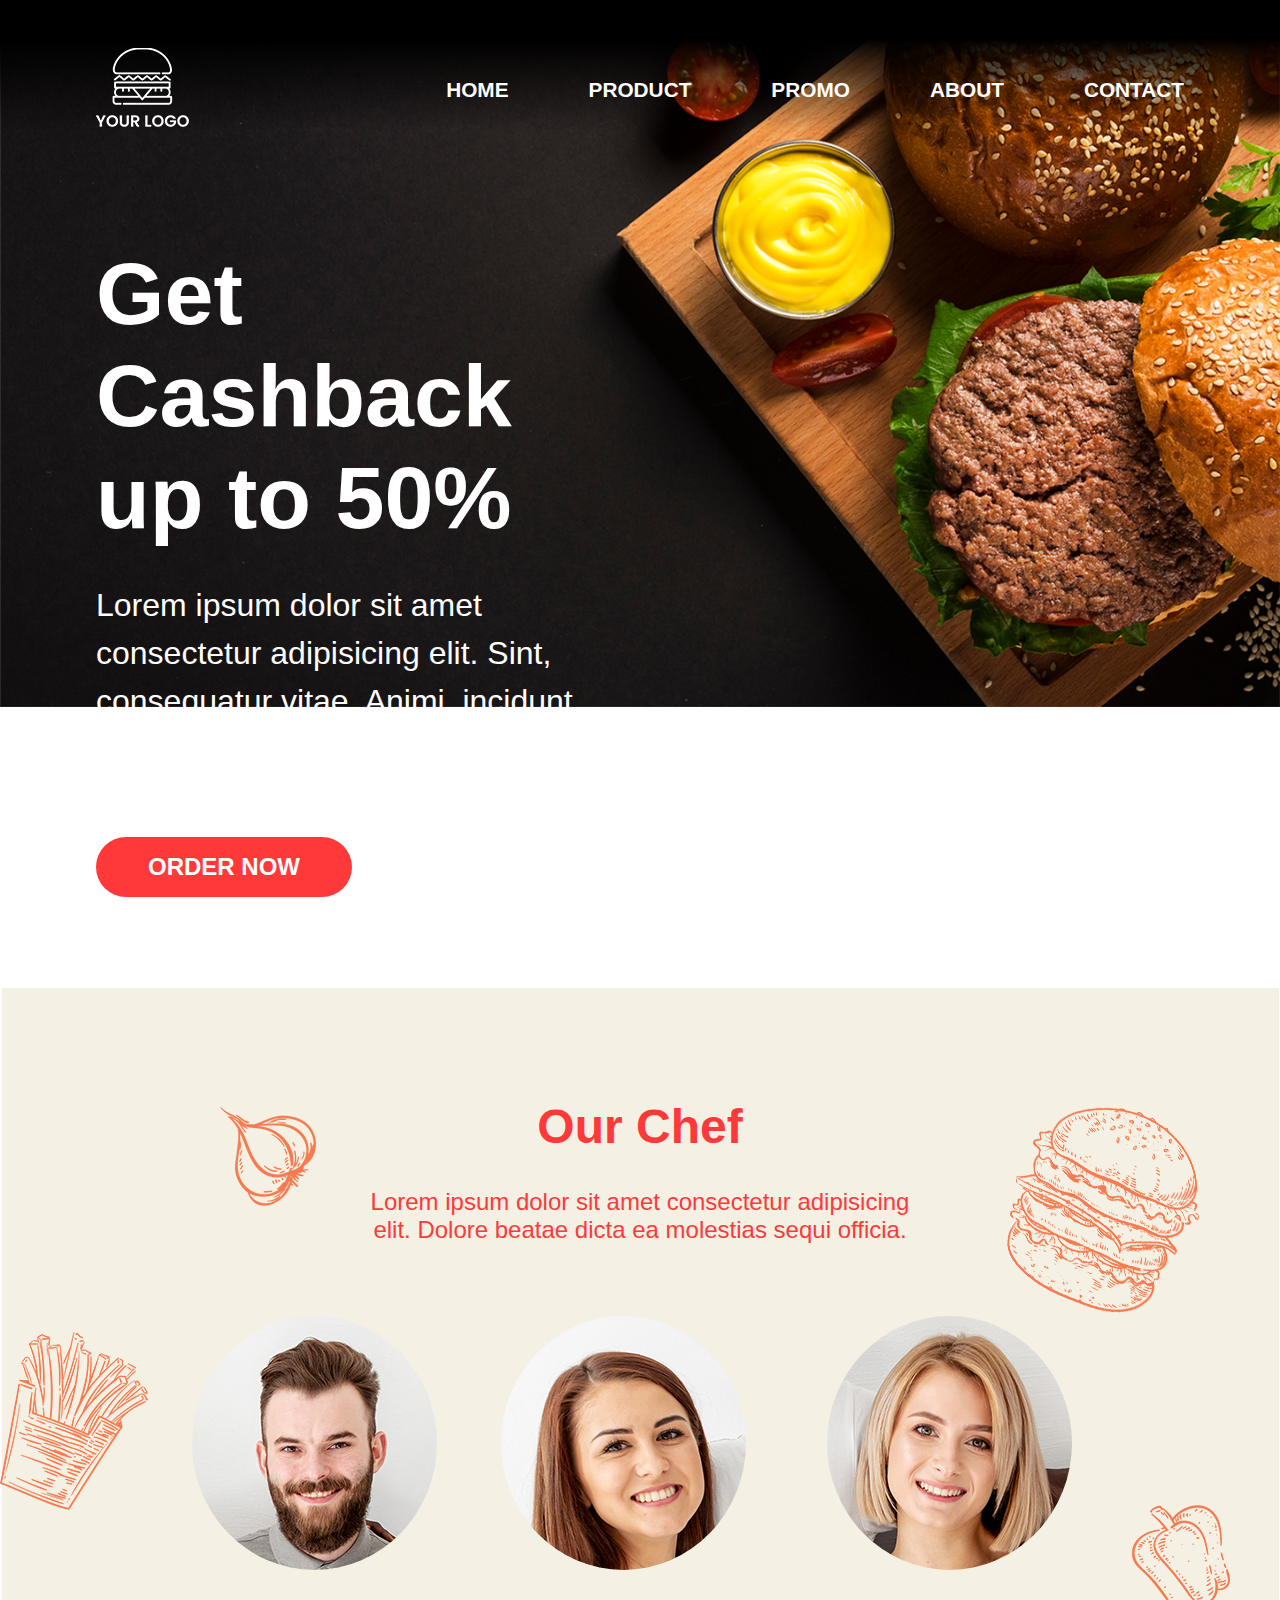
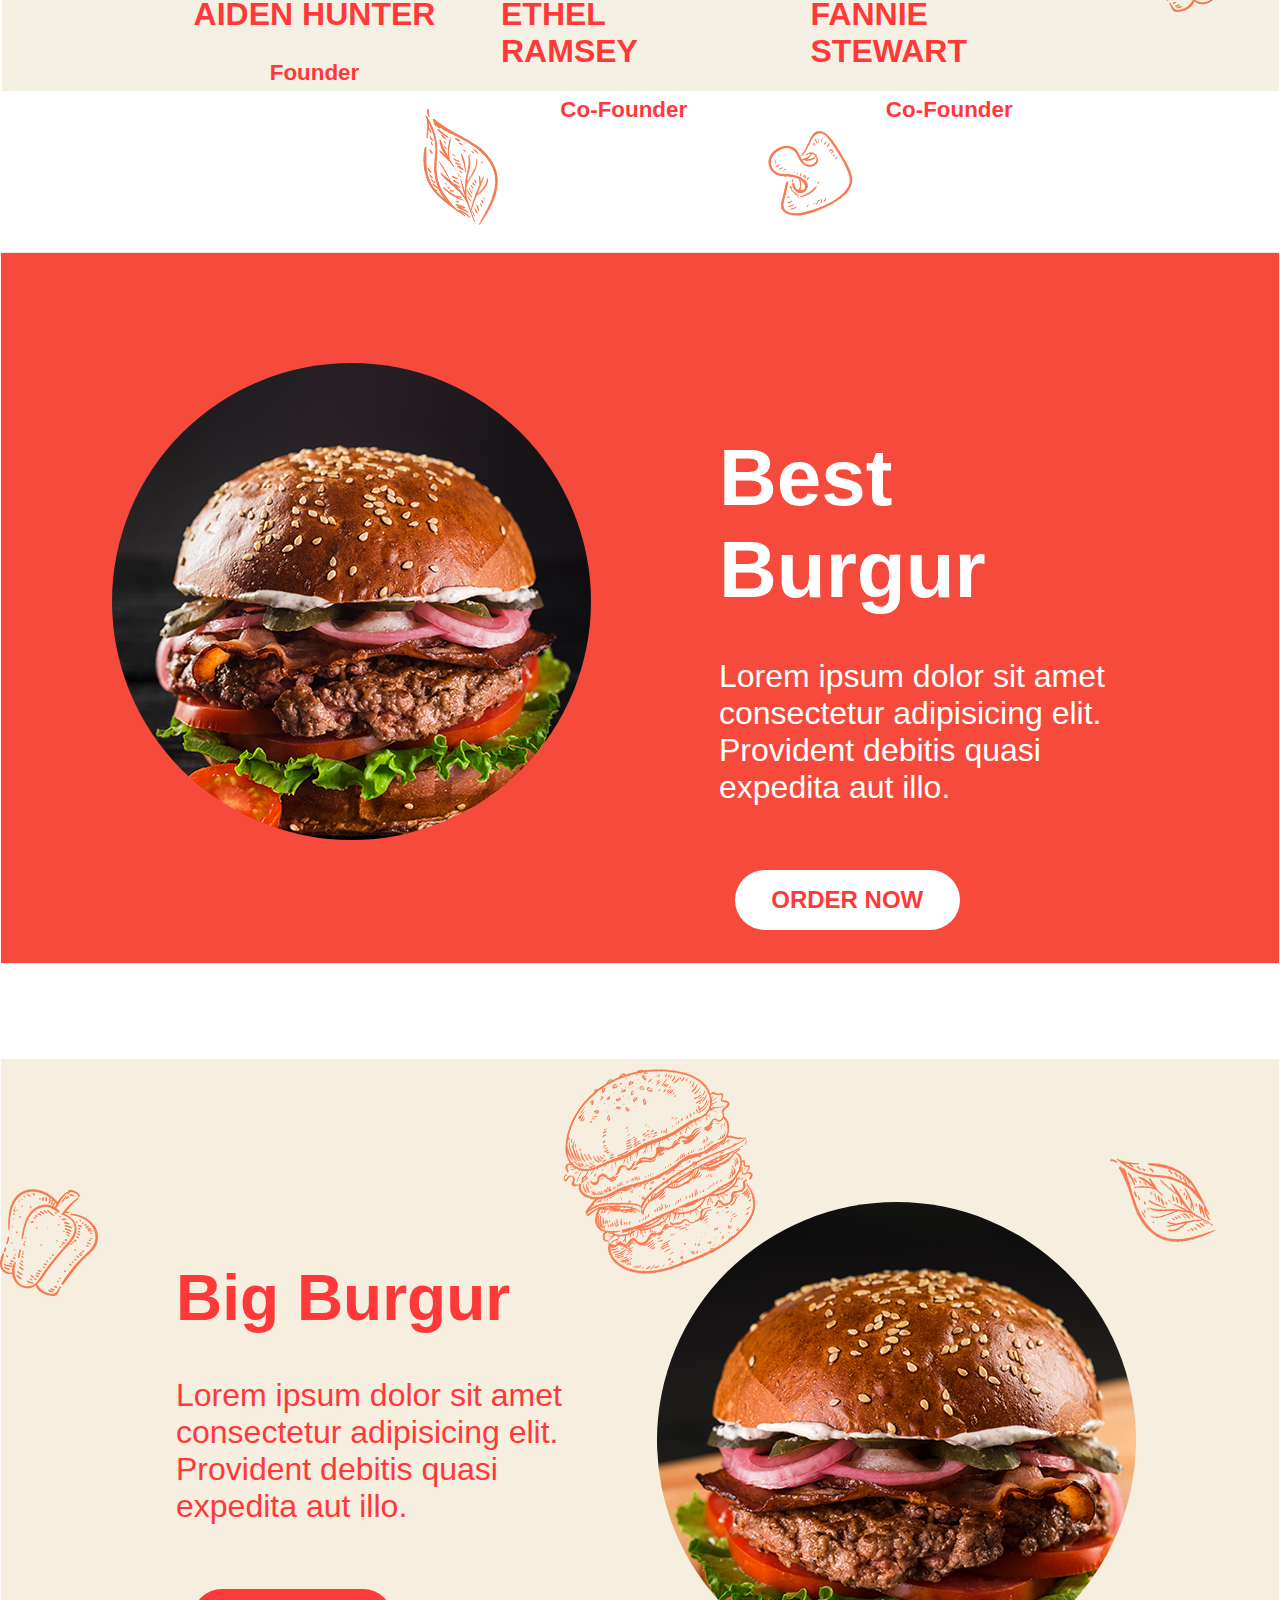
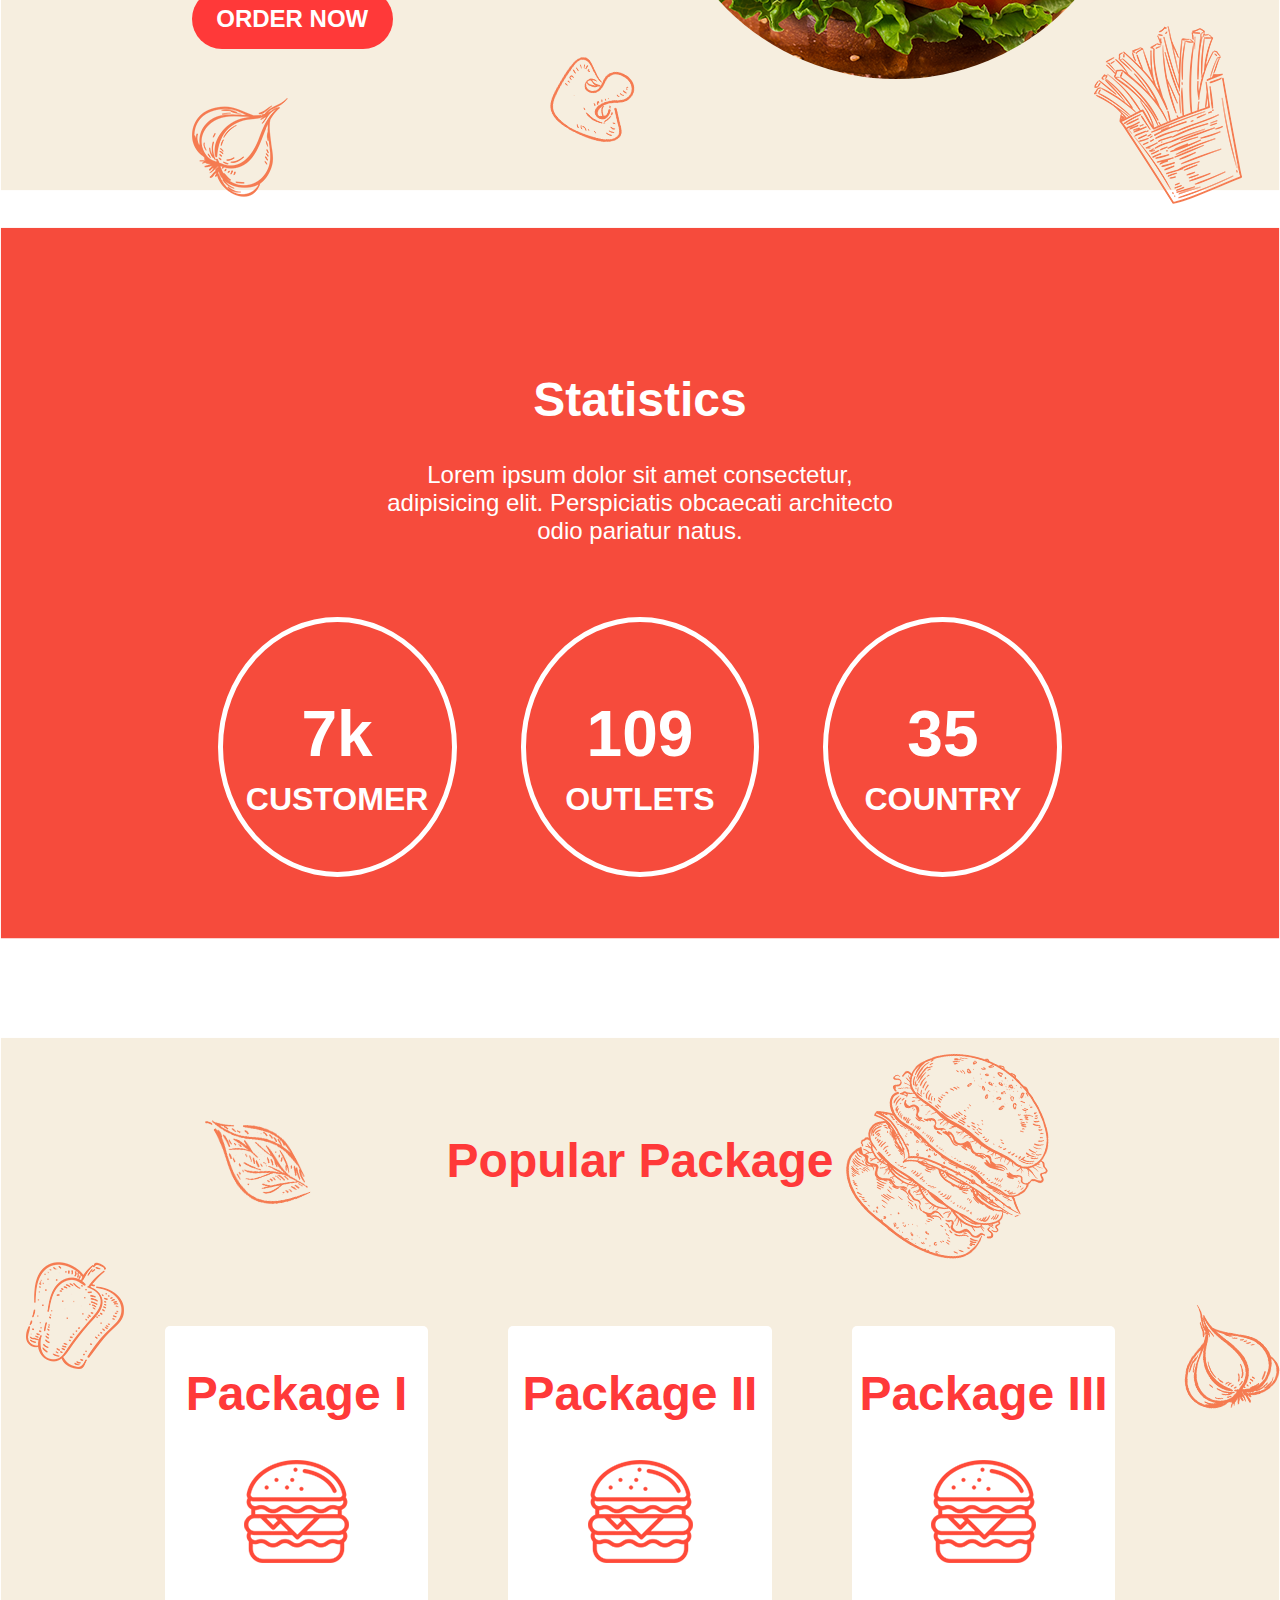
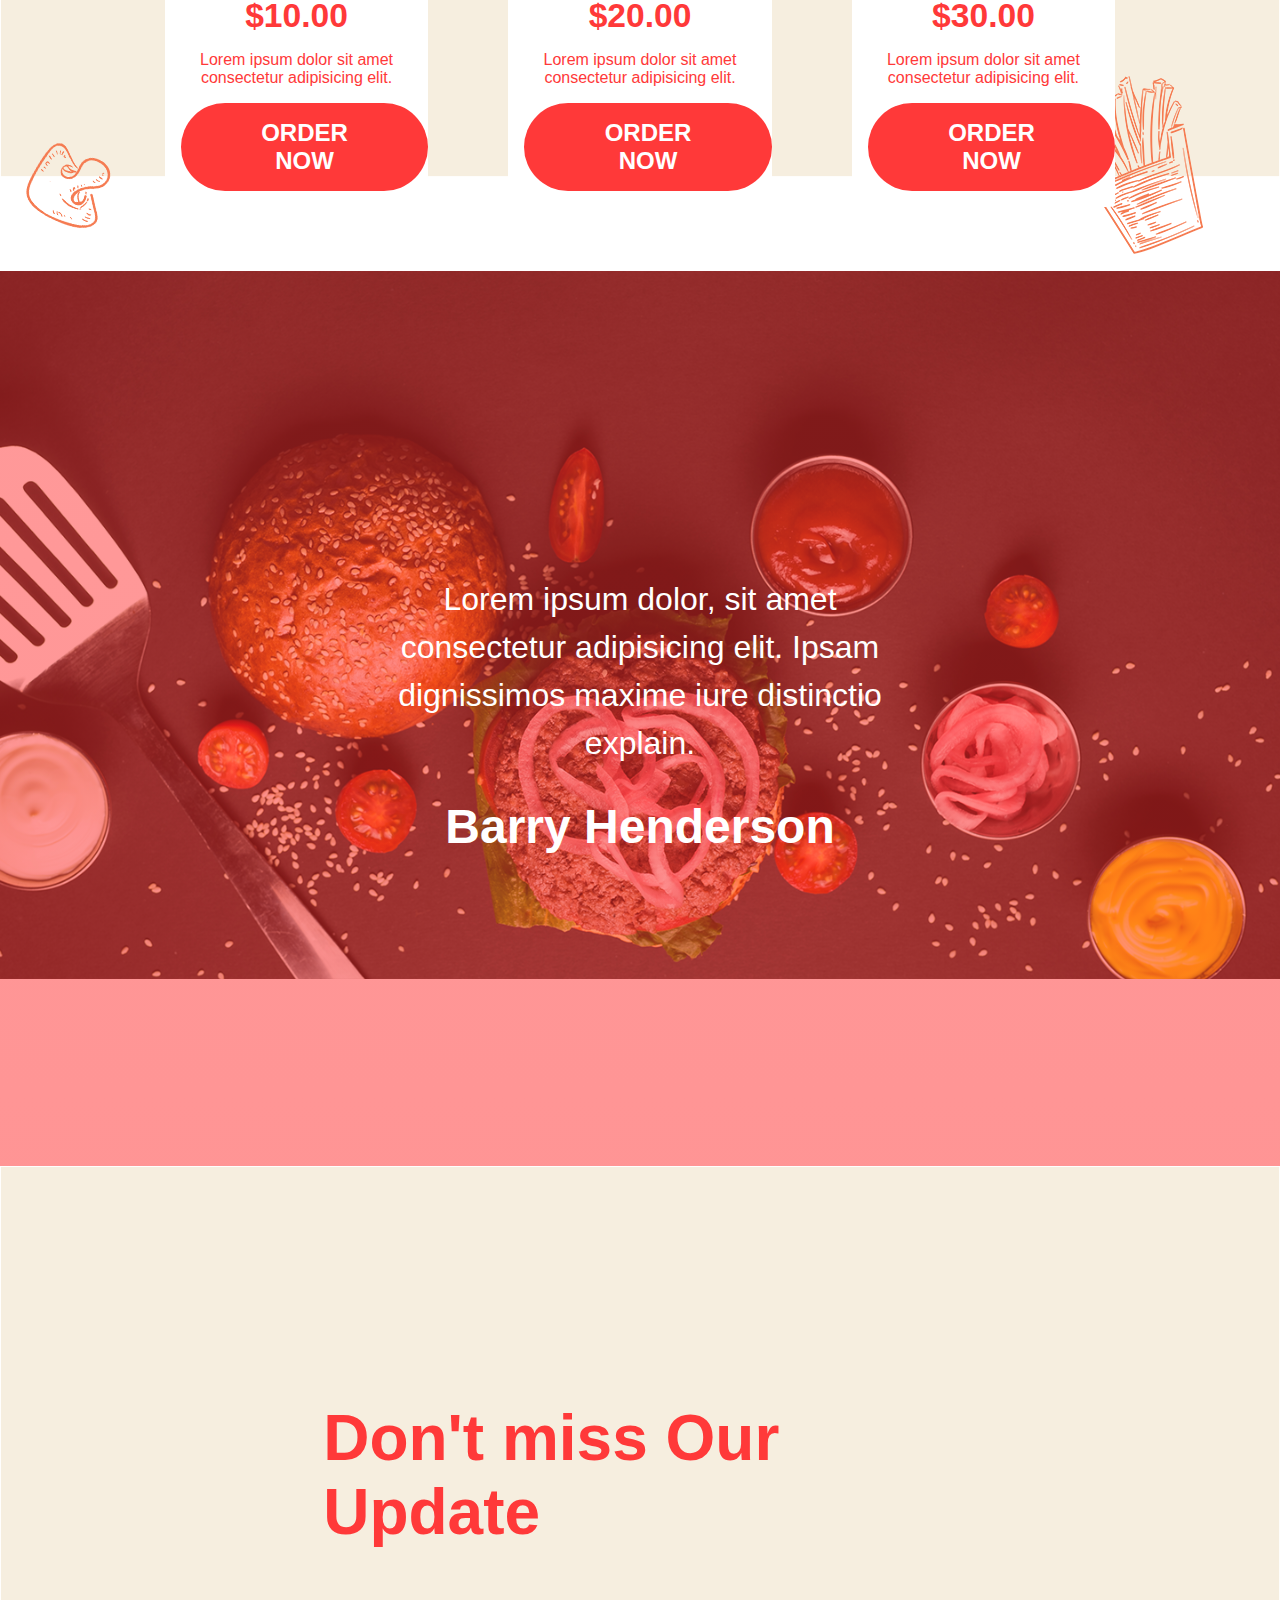
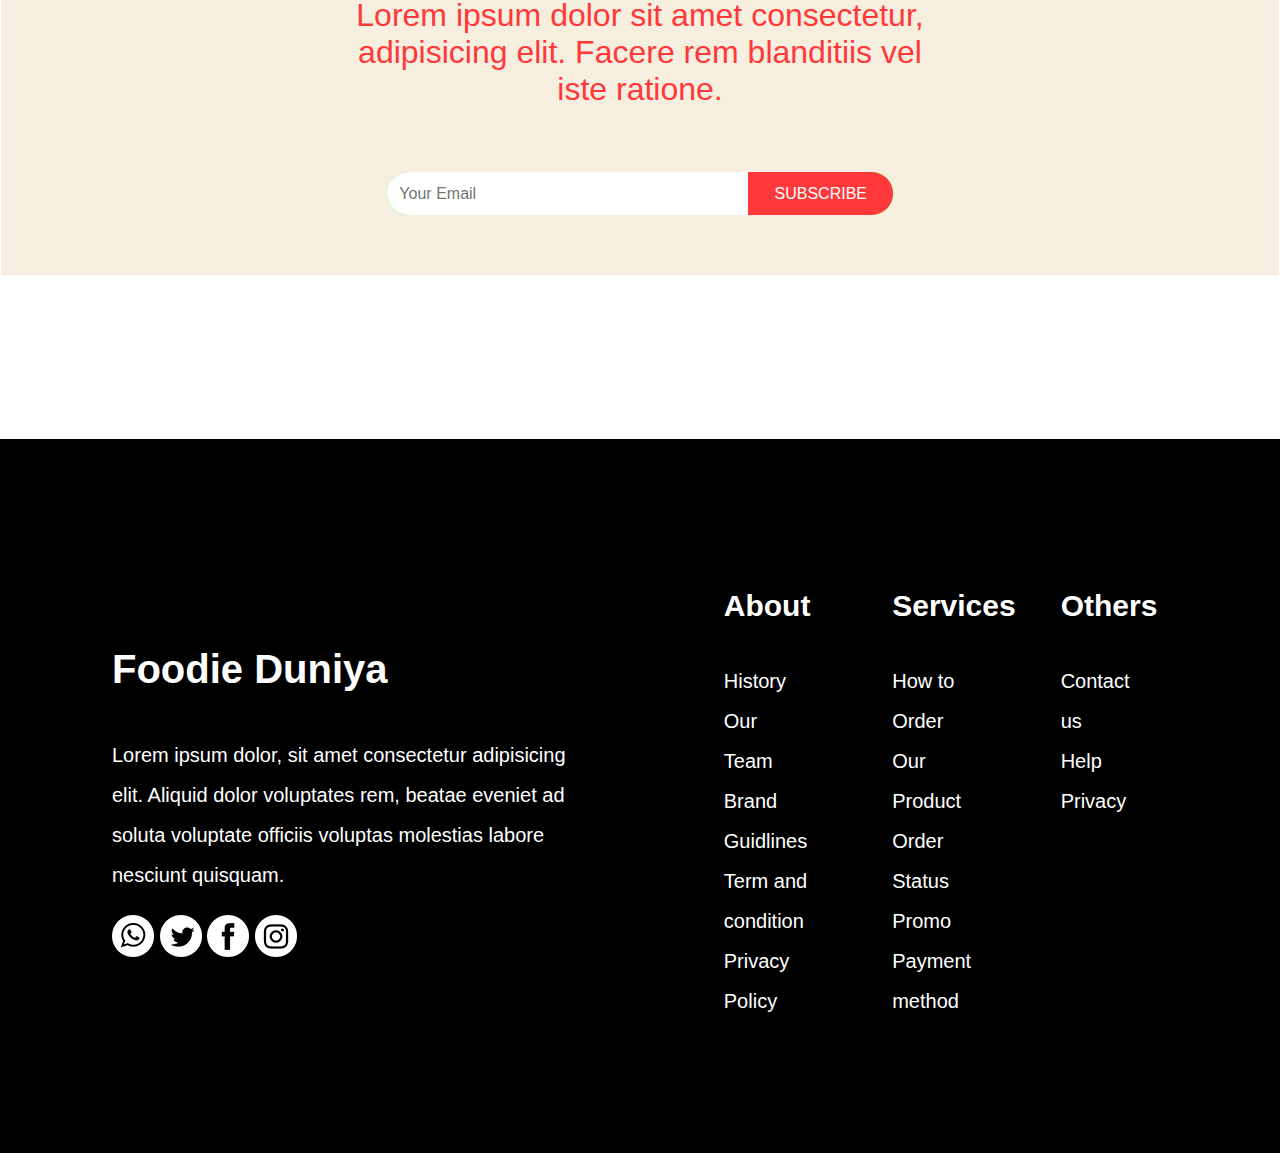
==== burgur restaurant/index.html @ d193e8c5 "media quesry" ====
<!DOCTYPE html>
<html lang="en">
    <head>
        <title></title>
        <meta charset="UTF-8">
        <meta name="viewport" content="width=device-width, initial-scale=1">
        <link href="style.css" rel="stylesheet">
    </head>
    <body>
    <section class='cont1'>
        <nav>
            <div class="left">
                <img src="./img/bg1-126.png" alt="">
            </div>
            <div class="right">
                <ul>
                    <li><a href="#">HOME</a></li>
                    <li><a href="#">PRODUCT</a></li>
                    <li><a href="#">PROMO</a></li>
                    <li><a href="#">ABOUT</a></li>
                    <li><a href="#">CONTACT</a></li>
                </ul>
            </div>

        </nav>
        <main class="container">
            <div class="main-container">
                <h1>Get Cashback up to 50%</h1>
                <p>Lorem ipsum dolor sit amet consectetur adipisicing elit. Sint, consequatur vitae. Animi, incidunt illum!</p>
                <button type="button">ORDER NOW</button>
            </div>
        </main>
        
    </section>
    <section class="chef">
        <img src="./img/bg1-103.png" alt="" class="chef1 img-1">
        <img src="./img/bg1-99.png" alt="" class="chef1 img-2">
        <img src="./img/bg1-100.png" alt="" class="chef1 img-3">
        <img src="./img/bg1-98.png" alt="" class="chef1 img-4">
        <img src="./img/bg1-102.png" alt="" class="chef1 img-5">
        <img src="./img/bg1-101.png" alt="" class="chef1 img-6">
        <main class="chef-cont">
            <h1>Our Chef</h1>
            <p>Lorem ipsum dolor sit amet consectetur adipisicing elit. Dolore beatae dicta ea molestias sequi officia.</p>
            <div class="sub-cont">
                <div class="chef-card">
                <img src="./img/bg1-107.png" alt="">
                <h2>AIDEN HUNTER</h2>
                <h4>Founder</h4>
            </div>
            <div class="chef-card">
                <img src="./img/bg1-111.png" alt="">
                <h2>ETHEL RAMSEY</h2>
                <h4>Co-Founder</h4>
            </div>
            <div class="chef-card">
                <img src="./img/bg1-115.png" alt="">
                <h2>FANNIE STEWART</h2>
                <h4>Co-Founder</h4>
            </div></div>
        </main>
    </section>
    <section class="best-burgur">

        <main class="best-burgur-cont">
            <div class="left">
                <img src="./img/bg1-92.png" alt="">
            </div>
            <div class="right">
                <h1>Best Burgur</h1>
                <p>Lorem ipsum dolor sit amet consectetur adipisicing elit. Provident debitis quasi expedita aut illo.</p>
                <button>ORDER NOW</button>
            </div>
        </main>
    </section>
    <section class="big-burgur">
        <img src="./img/bg1-83.png" alt="" class="b-burgur b-img-1">
        <img src="./img/bg1-78.png" alt="" class="b-burgur b-img-2">
        <img src="./img/bg1-81.png" alt="" class="b-burgur b-img-3">
        <img src="./img/bg1-80.png" alt="" class="b-burgur b-img-4">
        <img src="./img/bg1-82.png" alt="" class="b-burgur b-img-5">
        <img src="./img/bg1-79.png" alt="" class="b-burgur b-img-6">
        <main class="big-burgur-cont">
            <div class="left">
                <h1>Big Burgur</h1>
                <p>Lorem ipsum dolor sit amet consectetur adipisicing elit. Provident debitis quasi expedita aut illo.</p>
                <button>ORDER NOW</button>
            </div>
            <div class="right">
                <img src="./img/bg1-85.png" alt="">
            </div>
        </main>
    </section>
    <section class="statistics">
        <main class="stat-cont">
            <h1>Statistics</h1>
            <p>Lorem ipsum dolor sit amet consectetur, adipisicing elit. Perspiciatis obcaecati architecto odio pariatur natus.</p>
            <div class="sub-cont1">
            <div class="stat-card">
                <h2>7k</h2>
                <h3>CUSTOMER</h3>
            </div>
            <div class="stat-card">
                <h2>109</h2>
                <h3>OUTLETS</h3>
            </div>
            <div class="stat-card">
                <h2>35</h2>
                <h3>COUNTRY</h3>
            </div>
        </div>
        </main>
    </section>
    <section class="package">
        <img src="./img/bg1-31.png" alt="" class="b-package p-img-1">
        <img src="./img/bg1-32.png" alt="" class="b-package p-img-2">
        <img src="./img/bg1-33.png" alt="" class="b-package p-img-3">
        <img src="./img/bg1-34.png" alt="" class="b-package p-img-4">
        <img src="./img/bg1-35.png" alt="" class="b-package p-img-5">
        <img src="./img/bg1-36.png" alt="" class="b-package p-img-6">
        <main class="package-cont">
            <h1>Popular Package</h1>
            <div class="sub-cont2">
            <div class="package-card">
                <h2>Package I</h2>
                <img src="./img/bg1-57.png" alt="">
                <h3>$10.00</h3>
                <p>Lorem ipsum dolor sit amet consectetur adipisicing elit.</p>
                <button>ORDER NOW</button>
            </div>
            <div class="package-card">
                <h2>Package II</h2>
                <img src="./img/bg1-57.png" alt="">
                <h3>$20.00</h3>
                <p>Lorem ipsum dolor sit amet consectetur adipisicing elit.</p>
                <button>ORDER NOW</button>
            </div>
            <div class="package-card">
                <h2>Package III</h2>
                <img src="./img/bg1-57.png" alt="">
                <h3>$30.00</h3>
                <p>Lorem ipsum dolor sit amet consectetur adipisicing elit.</p>
                <button>ORDER NOW</button>
            </div>
        </div>
        </main>
    </section>
    <section class="qoutes">
        <main class="qoutes-cont">
            <div class="sub-cont-q">
                <p>Lorem ipsum dolor, sit amet consectetur adipisicing elit. Ipsam dignissimos maxime iure distinctio explain.</p>
            <h2>Barry Henderson</h2>
            </div>
        </main>
    </section>
    <section class="subscribe">
        <main class="subscribe-cont">
            <div class="sub-cont-s">
                <h1>Don't miss Our Update</h1>
                <p>Lorem ipsum dolor sit amet consectetur, adipisicing elit. Facere rem blanditiis vel iste ratione.</p>
                <p class="form"><input type="email" placeholder="Your Email"><button type="button">SUBSCRIBE</button></p>
            </div>
        </main>
    </section>
    <footer>
        <div class="left-footer">
            <h1>Foodie Duniya</h1>
            <p>Lorem ipsum dolor, sit amet consectetur adipisicing elit. Aliquid dolor voluptates rem, beatae eveniet ad soluta voluptate officiis voluptas molestias labore nesciunt quisquam.</p>
            <p><img src="./img/bg1-10.png" alt="">
                <img src="./img/bg1-11.png" alt="">
                <img src="./img/bg1-12.png" alt="">
                <img src="./img/bg1-13.png" alt="">
        </div>
        <div class="right-footer">
            <div>
                <ul>
                    <h2>About</h2>
                <li>History</li>
                <li>Our Team</li>
                <li>Brand Guidlines</li>
                <li>Term and condition</li>
                <li>Privacy Policy</li>
            </ul></div>
            <div>
                <ul>
                    <h2>Services</h2>
                    <li>How to Order</li>
                    <li>Our Product</li>
                    <li>Order Status</li>
                    <li>Promo</li>
                    <li>Payment method</li>
                </ul>
            </div>
            <div>
                <ul>
                    <h2>Others</h2>
                    <li>Contact us</li>
                    <li>Help</li>
                    <li>Privacy</li>
                </ul>
            </div>
        </div>
    </footer>
    </body>
</html>
---- burgur restaurant/style.css ----
@import url('https://fonts.googleapis.com/css2?family=Lato:ital,wght@0,100;0,300;0,400;0,700;0,900;1,100;1,300;1,400;1,700;1,900&family=Ledger&family=Maven+Pro:wght@400;500&family=Poppins:ital,wght@0,100;0,200;0,300;0,400;0,500;0,600;0,700;0,800;0,900;1,100;1,200;1,300;1,400;1,500;1,600;1,700;1,800;1,900&display=swap');
@import url('https://fonts.googleapis.com/css2?family=Darker+Grotesque:wght@300..900&family=Lato:ital,wght@0,100;0,300;0,400;0,700;0,900;1,100;1,300;1,400;1,700;1,900&family=Ledger&family=Maven+Pro:wght@400;500&family=Narnoor:wght@400;500;600;700;800&family=Poppins:ital,wght@0,100;0,200;0,300;0,400;0,500;0,600;0,700;0,800;0,900;1,100;1,200;1,300;1,400;1,500;1,600;1,700;1,800;1,900&display=swap');

body {
  margin: 0;
  font-family:sans-serif;
  /* font-family: "Ledger", serif;
  font-family: "Narnoor", serif; */
  padding: 0;
}
::-webkit-scrollbar{
  width: 2px;
}
::-webkit-scrollbar-thumb{

  background-color: #ff3939;
  border-radius: 50px;
  -webkit-border-radius: 50px;
  -moz-border-radius: 50px;
  -ms-border-radius: 50px;
  -o-border-radius: 50px;
}

.cont1 {
  background-image: url("./img/bg1-119.png");
  background-repeat: no-repeat;
  background-size: 100%;
  object-fit: cover;
  color: #ffffff;
}
nav {
  display: flex;
  width: 100%;
  justify-content: space-between;
  align-items: center;
  padding-top: 3rem;
  background: linear-gradient(
      to bottom,
      black 0%,
      black 30%,
      rgba(0, 0, 0, 0) 100%
      );
}
nav .left{
    margin: 0;
    margin-left: 6rem;
    
}
nav .right{
    margin: 0;
    margin-right: 3rem;

}
nav .right ul {
  list-style: none;
  display: flex;  column-gap: 5rem;
  margin: 0 3rem;
}
nav .right ul a {
  text-decoration: none;
  color: #ffffff;
  font-size: 1.3rem;
  font-weight: 900;
}
.main-container{
  width: 40%;
  margin: 7rem 5rem;
  margin-bottom: 0;
  padding-bottom: 4.6rem;
  
}
.main-container h1{
  padding-left: 1rem;
  font-size: 5.5rem;
  font-weight: 700;
  margin-top: 0;
  margin-bottom: 0;
}
.main-container p{

  line-height: 1.5;
  font-size: 2rem;
  padding-left: 1rem;
}
.main-container button{
  margin-left: 1rem;
  background-color: #ff3939;
  color: white;
  width: 50%;
  border: none;
  padding: 1rem;
  margin-top: 2rem;
  margin-bottom: 1rem;
  font-weight: 700;
  font-size: 1.5rem;
  border-radius: 100px;
  -webkit-border-radius: 100px;
  -moz-border-radius: 100px;
  -ms-border-radius: 100px;
  -o-border-radius: 100px;
}


.chef{
  color: #ff3939;
  background: url('./img/bg1-118.png');
  background-repeat: no-repeat;
  background-size: 100%;
  display: flex;
  justify-content: center;
  position: relative;
}
.chef-cont{
  display: flex;
  flex-direction: column;
  align-items: center;
  margin: 5rem;
  width: 100%;
}
.chef-cont h1{
  font-size: 3rem;
  margin-bottom: 10px;
}
.chef-cont p{
  font-size: 1.5rem;
  width: 50%;
  font-weight: 300;
  text-align: center;
}
.sub-cont{
  /* background-color: aqua; */
  display: flex;
  width: 80%;
  margin-top: 3rem;
  margin-bottom: 3rem;
  column-gap: 4rem;
  /* padding-bottom: 2rem; */
  justify-content: space-around;
}

.chef-card{
  display: flex;
  flex-direction: column;
  align-items: center;
}


.chef-card img{
  border-radius: 50%;
  -webkit-border-radius: 50%;
  -moz-border-radius: 50%;
  -ms-border-radius: 50%;
  -o-border-radius: 50%;
}
.chef-card h2{
  font-size: 2rem;
}
.chef-card h4{
  font-size: 1.4rem;
  margin: 0;
}
.chef1{
  position: absolute;
  z-index: 2;
}
.chef .img-1{
  top: 120px;
  right: 80px;
}
.chef .img-2{
  top: 120px;
  left: 220px;
}
.chef .img-3{
  top: 40%;
  left: 0;
}
.chef .img-4{
  top: 60%;
  right: 50px;
}
.chef .img-5{
  bottom: 4%;
  left: 60%;
}
.chef .img-6{
  bottom: 3%;
  left: 33%;
}


.best-burgur{
  background: url('./img/bg1-90.png');
  background-repeat: no-repeat;
  background-size: 100%;
}

.best-burgur-cont{
  display: flex;
  justify-content: center;
  column-gap: 6rem;
  padding: 7rem;
}

.best-burgur-cont .left img{
  border-radius: 50%;
  -webkit-border-radius: 50%;
  -moz-border-radius: 50%;
  -ms-border-radius: 50%;
  -o-border-radius: 50%;
}
.best-burgur-cont .right{
  padding-left: 2rem;
  display: flex;
  flex-direction: column;
  width: 50%;
  color: #ffffff;
}
.best-burgur-cont .right h1{
  padding-top: 1rem;
  font-size: 5rem;
  margin-bottom: 10px;
}
.best-burgur-cont .right p{
 font-size: 2rem;
  font-weight: 300;

}
.best-burgur-cont .right button{
  margin-left: 1rem;
  color: #ff3939;
  background-color: white;
  width: 50%;
  border: none;
  padding: 1rem;
  margin-top: 2rem;
  margin-bottom: 1rem;
  font-weight: 700;
  font-size: 1.5rem;
  border-radius: 100px;
  -webkit-border-radius: 100px;
  -moz-border-radius: 100px;
  -ms-border-radius: 100px;
  -o-border-radius: 100px;
}


.big-burgur{
  background: url('./img/bg1-77.png');
  background-repeat: no-repeat;
  background-size: 100%;
  position: relative;
}

.big-burgur-cont{
  display: flex;
  justify-content: center;
  column-gap: 5rem;
  padding: 9rem;
  color: #ff3939;
}

.big-burgur-cont .right img{
  border-radius: 50%;
  -webkit-border-radius: 50%;
  -moz-border-radius: 50%;
  -ms-border-radius: 50%;
  -o-border-radius: 50%;
}
.big-burgur-cont .left{
  padding-left: 2rem;
  display: flex;
  flex-direction: column;
  width: 50%;
}
.big-burgur-cont .left h1{
  padding-top: 1rem;
  font-size: 4rem;
  margin-bottom: 10px;
}
.big-burgur-cont .left p{
 font-size: 2rem;
  font-weight: 300;

}
.big-burgur-cont .left button{
  margin-left: 1rem;
  background-color: #ff3939;
  color: white;
  width: 50%;
  border: none;
  padding: 1rem;
  margin-top: 2rem;
  margin-bottom: 1rem;
  font-weight: 700;
  font-size: 1.5rem;
  border-radius: 100px;
  -webkit-border-radius: 100px;
  -moz-border-radius: 100px;
  -ms-border-radius: 100px;
  -o-border-radius: 100px;
}
.b-burgur{
  position: absolute;
  z-index: 2;
}
.b-img-1{
  top: 10px;
  left: 44%;
}
.b-img-2{
  top: 17%;
  left: 0%;
}
.b-img-3{
  top: 13%;
  right: 5%;
}
.b-img-4{
  bottom: 3%;
  right: 3%;
}
.b-img-5{
  bottom: 11%;
  left: 43%;
}
.b-img-6{
  bottom: 4%;
  left: 15%;
}

.statistics{
  background: url('./img/bg1-65.png');
  background-repeat: no-repeat;
  background-size: 100%;
}


.stat-cont{
  display: flex;
  justify-content: center;
  flex-direction: column;
  align-items: center;
  column-gap: 6rem;
  padding: 7rem;
  color: #ffffff;
}
.stat-cont h1{
  font-size: 3rem;
  margin-bottom: 10px;
}
.stat-cont p{
  font-size: 1.5rem;
  width: 50%;
  font-weight: 300;
  text-align: center;
}
.sub-cont1{
  /* background-color: aqua; */
  display: flex;
  width: 80%;
  margin-top: 3rem;
  margin-bottom: 3rem;
  column-gap: 4rem;
  /* padding-bottom: 2rem; */
  justify-content: space-around;
}

.stat-card{
  display: flex;
  flex-direction: column;
  align-items: center;
  justify-content: center;
  border: 5px solid white;
  height: 250px;
  width: 250px;
  border-radius: 50%;
}
.stat-card h2{
  color: #ffffff;
  font-weight: 700;
  font-size: 4rem;
  margin-bottom: 5px;
}
.stat-card h3{
  color: #ffffff;
  font-weight: 700;
  font-size: 2rem;
  margin-top: 5px;
}

.package{
  background: url('./img/bg1-30.png');
  background-repeat: no-repeat;
  background-size: 100%;
  position: relative;
}

.package-cont{
  display: flex;
  justify-content: center;
  flex-direction: column;
  align-items: center;
  column-gap: 6rem;
  padding: 4rem 7rem;
  color: #ff3939;
}
.package-cont h1{
  font-size: 3rem;
  font-weight: 700;
  margin-bottom: 10px;
}

.sub-cont2{
  /* background-color: aqua; */
 
  display: flex;
  width: 90%;
  margin-top: 3rem;
  column-gap: 5rem;
  justify-content: space-between;
}

.package-card{
  background-color: white;
  border-radius: 5px;
  display: flex;
  width: 30%;
  margin-top: 5rem;
  flex-direction: column;
  z-index: 3;
  align-items: center;
  -webkit-border-radius: 5px;
  -moz-border-radius: 5px;
  -ms-border-radius: 5px;
  -o-border-radius: 5px;
}

.package-card h2{
    font-size: 3rem;
    text-align: center;
}
.package-card h3{
    font-size: 2.1rem;
    text-align: center;
    margin-bottom: 0;
}
.package-card p{
    width: 80%;
    text-align: center;
}

.package-card button{
  margin-left: 1rem;
  background-color: #ff3939;
  color: white;
  /* width: 50%; */
  border: none;
  padding: 1rem 3rem;
  margin-bottom: 1rem;
  font-weight: 700;
  font-size: 1.5rem;
  border-radius: 100px;
  -webkit-border-radius: 100px;
  -moz-border-radius: 100px;
  -ms-border-radius: 100px;
  -o-border-radius: 100px;
}

.b-package{
  position: absolute;
  z-index: 2;
}
.p-img-1{
  top: 27%;
  left: 2%;
}
.p-img-2{
  top: 32%;
  right: 0%;
}
.p-img-3{
  bottom: 2%;
  right: 6%;
}
.p-img-4{
  top: 10%;
  left: 16%;
}
.p-img-5{
  bottom: 5%;
  left: 2%;
}
.p-img-6{
  top: 1rem;
  left: 66%;
}

.qoutes{
  position: relative;
  /* background-image: url('./img/bg1-61.png'); */
  background-image: linear-gradient(rgba(255, 53, 53, 0.5), rgba(255, 43, 43, 0.5)), url('./img/bg1-61.png');
  background-repeat: no-repeat;
  background-size: 100%;
}

.qoutes-cont{
  display: flex;
  justify-content: center;
  flex-direction: column;
  align-items: center;
  column-gap: 6rem;
  padding: 7rem;
  color: #ffffff;
}
.sub-cont-q{
  padding: 10rem 0;
  width: 50%;
  text-align: center;
  font-size: 2rem;
}
.sub-cont-q p{
  line-height: 1.5;
}
.sub-cont-q h2{
  margin-top: 2rem;
}

.subscribe{
  position: relative;
  /* background-image: url('./img/bg1-61.png'); */
  background-image:url('./img/bg1-15.png');
  background-repeat: no-repeat;
  background-size: 100%;
}

.subscribe-cont{
  display: flex;
  justify-content: center;
  flex-direction: column;
  align-items: center;
  column-gap: 6rem;
  padding: 7rem;
  color: #ff3939;
}
.sub-cont-s{
  width: 60%;
  padding: 5rem 0;
  display: flex;
  flex-direction: column;
  align-items: center;
}
.sub-cont-s h1{
  font-size: 4rem;
  margin-bottom: 1rem;
  font-weight: 600;
}
.sub-cont-s p{
  text-align: center;
  width: 95%;
  font-size: 2rem;
}
.sub-cont-s .form{
  border: none;
  background-color: #27ff18;
  width: 80%;
  display: flex;
  align-items: center;
  border-radius: 100px;
  -webkit-border-radius: 100px;
  -moz-border-radius: 100px;
  -ms-border-radius: 100px;
  -o-border-radius: 100px;
}
.sub-cont-s .form input{
  width: 70%;
  padding: 0.8rem;
  border-radius: 100px 0 0 100px;
  border: none;
  font-size: 1rem;
  outline: none;
  -webkit-border-radius: 100px 0 0 100px;
  -moz-border-radius: 100px 0 0 100px;
  -ms-border-radius: 100px 0 0 100px;
  -o-border-radius: 100px 0 0 100px;
}
.sub-cont-s .form button{
  width: 30%;
  background-color: #ff3939;
  color: #ffffff;
  border-radius: 0 100px 100px 0;
  border: none;
  font-size: 1rem;
  padding: 0.8rem;
  -webkit-border-radius: 0 100px 100px 0;
  -moz-border-radius: 0 100px 100px 0;
  -ms-border-radius: 0 100px 100px 0;
  -o-border-radius: 0 100px 100px 0;
}
.subscribe{
  position: relative;
}

footer{
  display: flex;
  justify-content: center;
  align-items: center;
  background-color: black;
  column-gap: 6rem;
  padding: 7rem;
  color: #ffffff;
  line-height: 2;
  font-size: 20px;
}

.left-footer{
  width: 45%;
}
.right-footer{
  width: 50%;
  display: grid;
  justify-content: space-around;
  grid-template-columns: 25% 25% 25%;
}
.right-footer ul{
  list-style-type: none;
}
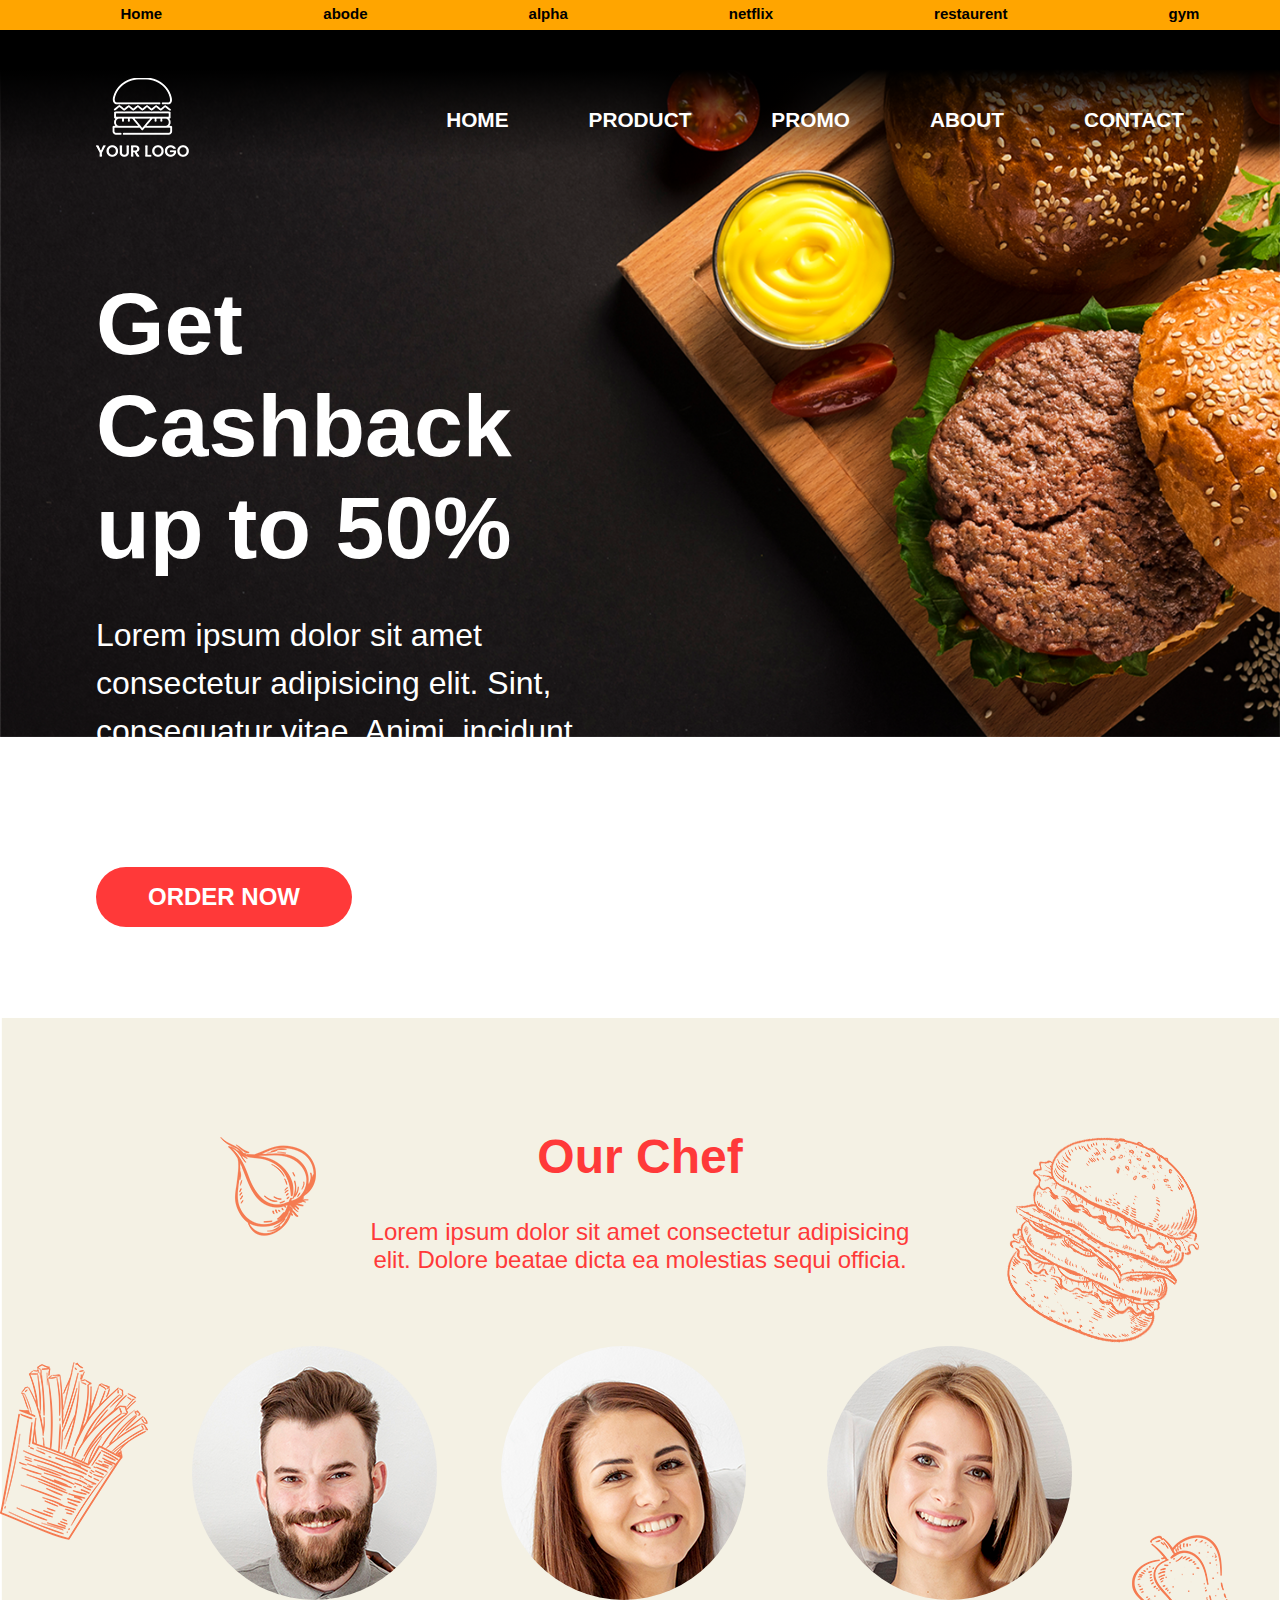
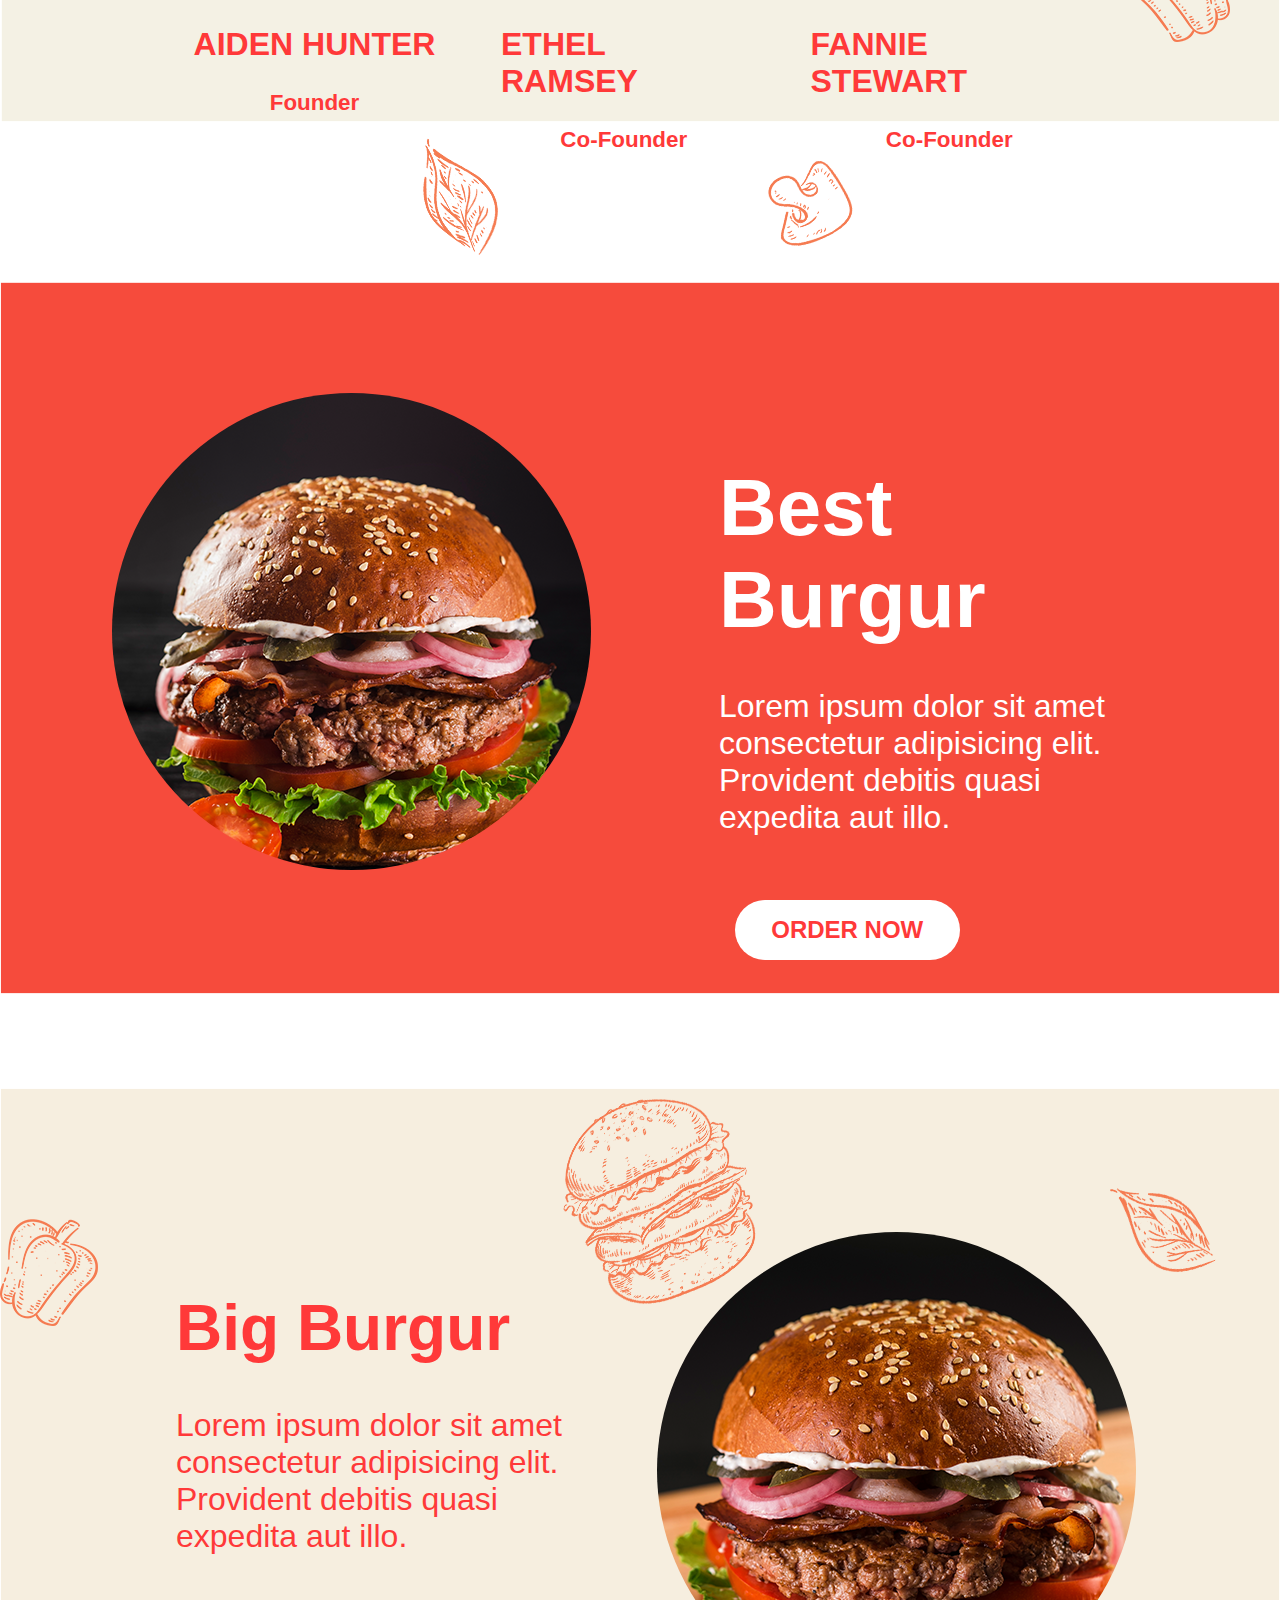
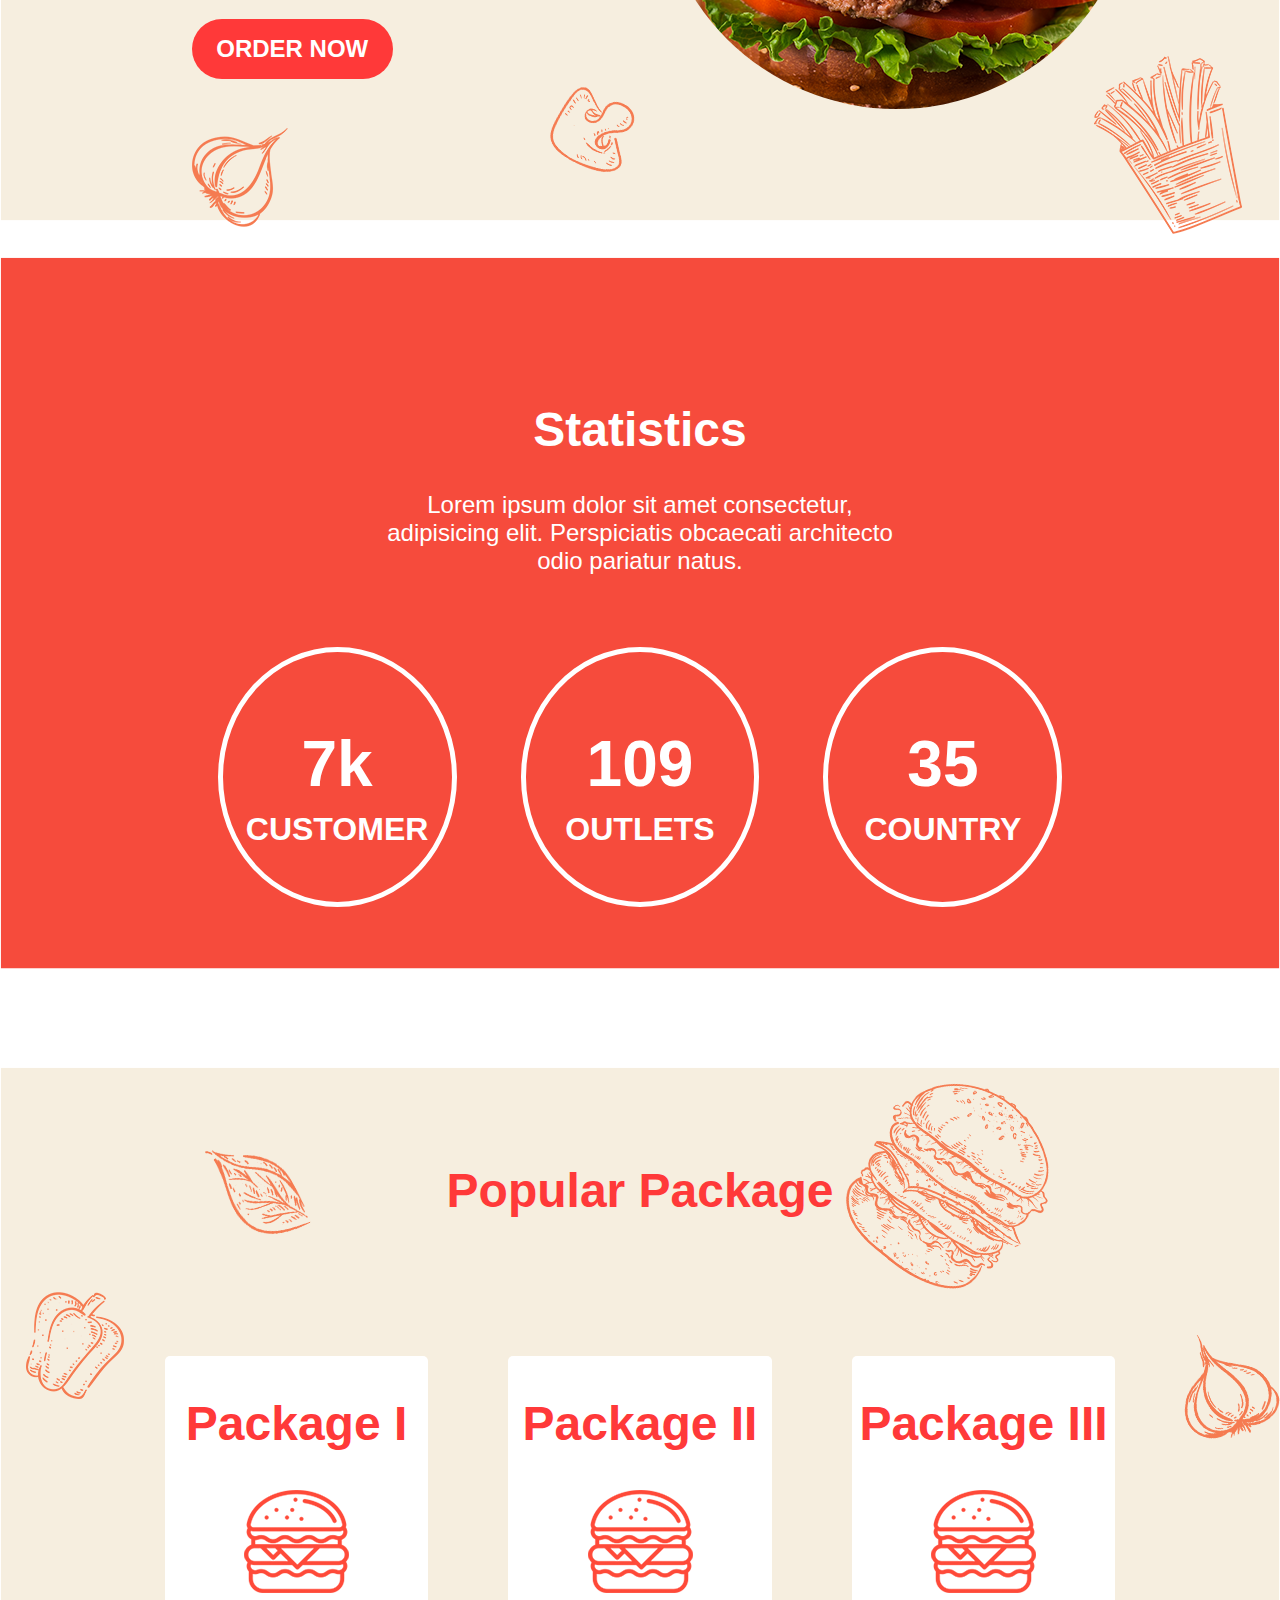
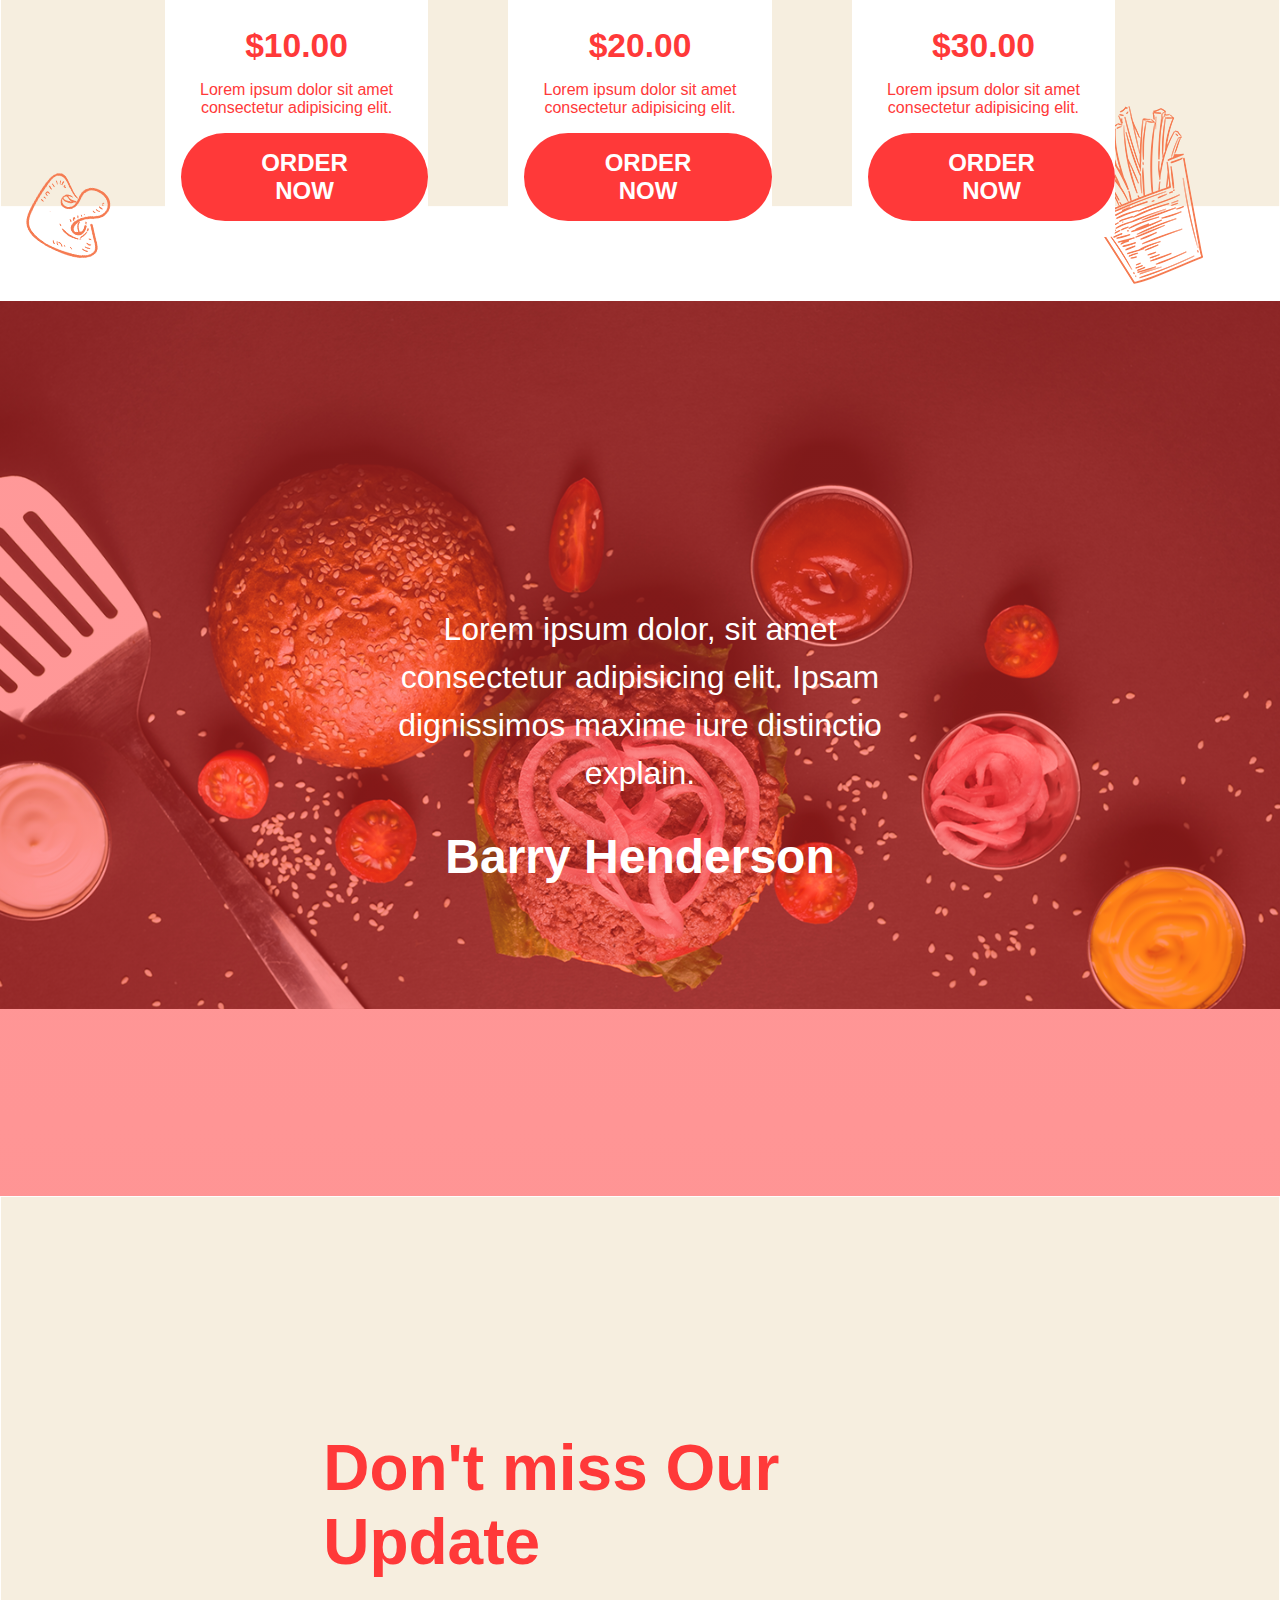
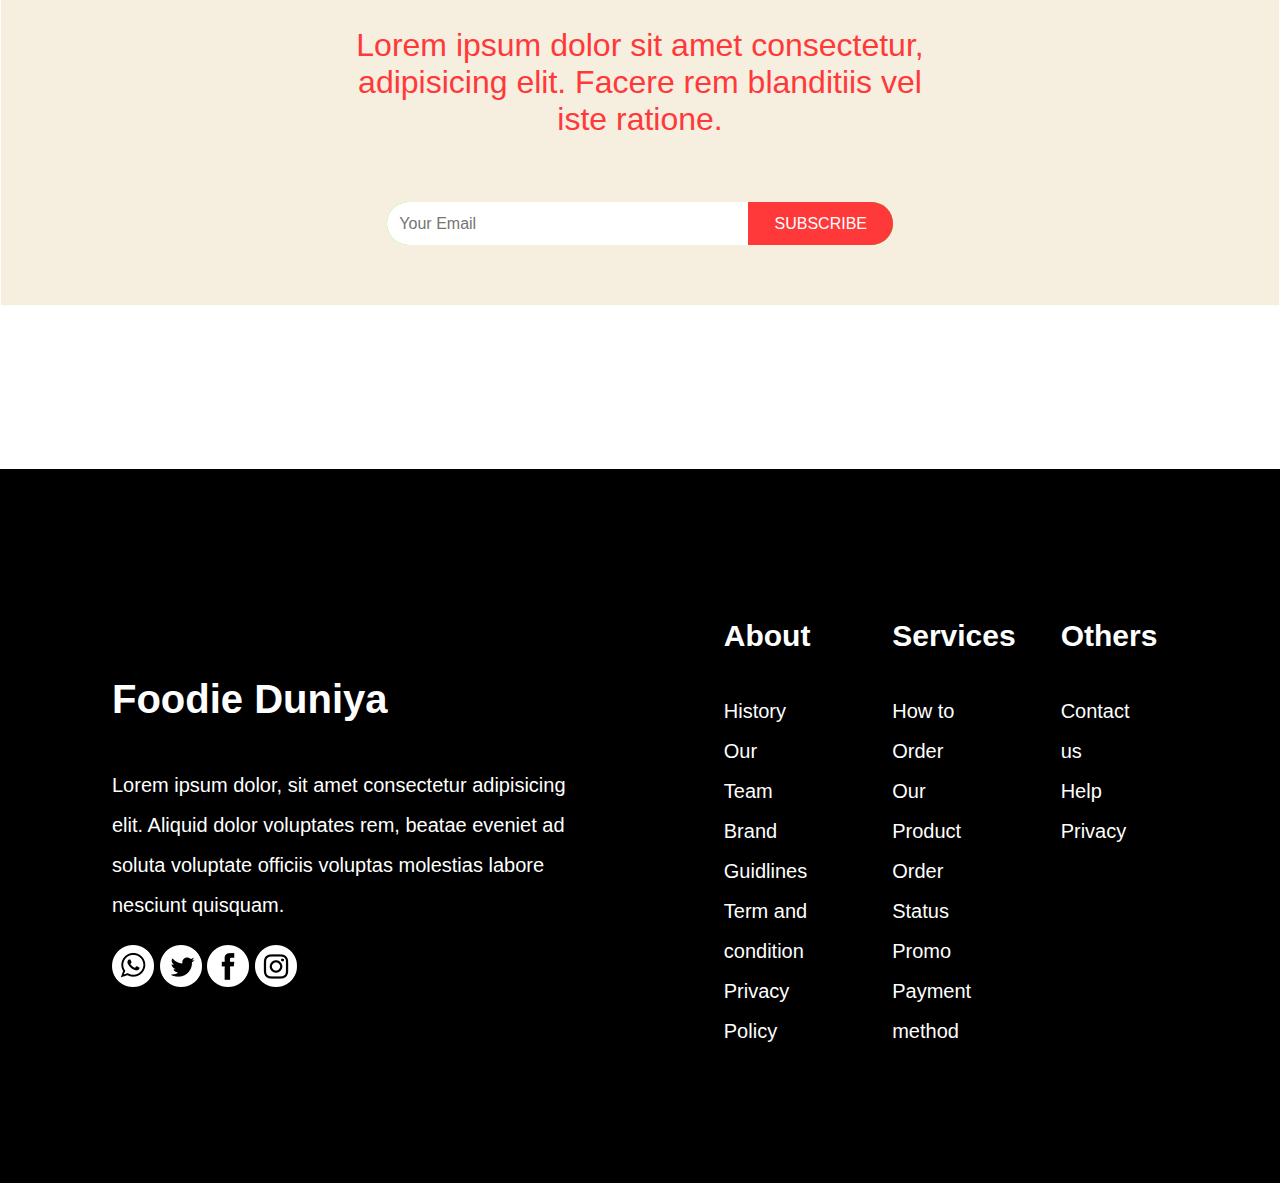
==== commit 6406b6bf: "done for deploy" ====
--- a/burgur restaurant/index.html
+++ b/burgur restaurant/index.html
@@ -1,12 +1,25 @@
 <!DOCTYPE html>
 <html lang="en">
-    <head>
-        <title></title>
-        <meta charset="UTF-8">
-        <meta name="viewport" content="width=device-width, initial-scale=1">
-        <link href="style.css" rel="stylesheet">
-    </head>
-    <body>
+
+<head>
+    <title></title>
+    <meta charset="UTF-8">
+    <meta name="viewport" content="width=device-width, initial-scale=1">
+    <link href="./style.css" rel="stylesheet">
+    <link href="../style.css" rel="stylesheet">
+</head>
+
+<body>
+    <div class="super-navbar">
+        <ul>
+            <li><a href="/">Home</a></li>
+            <li><a href="../project abode/index.html">abode</a></li>
+            <li><a href="../Project alpha/alpha.html">alpha</a></li>
+            <li><a href="../project netflix -/index.html">netflix</a></li>
+            <li><a href="../burgur restaurant/index.html">restaurent</a></li>
+            <li><a href="../gym website/index.html">gym</a></li>
+        </ul>
+    </div>
     <section class='cont1'>
         <nav>
             <div class="left">
@@ -26,11 +39,12 @@
         <main class="container">
             <div class="main-container">
                 <h1>Get Cashback up to 50%</h1>
-                <p>Lorem ipsum dolor sit amet consectetur adipisicing elit. Sint, consequatur vitae. Animi, incidunt illum!</p>
+                <p>Lorem ipsum dolor sit amet consectetur adipisicing elit. Sint, consequatur vitae. Animi, incidunt
+                    illum!</p>
                 <button type="button">ORDER NOW</button>
             </div>
         </main>
-        
+
     </section>
     <section class="chef">
         <img src="./img/bg1-103.png" alt="" class="chef1 img-1">
@@ -41,23 +55,25 @@
         <img src="./img/bg1-101.png" alt="" class="chef1 img-6">
         <main class="chef-cont">
             <h1>Our Chef</h1>
-            <p>Lorem ipsum dolor sit amet consectetur adipisicing elit. Dolore beatae dicta ea molestias sequi officia.</p>
+            <p>Lorem ipsum dolor sit amet consectetur adipisicing elit. Dolore beatae dicta ea molestias sequi officia.
+            </p>
             <div class="sub-cont">
                 <div class="chef-card">
-                <img src="./img/bg1-107.png" alt="">
-                <h2>AIDEN HUNTER</h2>
-                <h4>Founder</h4>
-            </div>
-            <div class="chef-card">
-                <img src="./img/bg1-111.png" alt="">
-                <h2>ETHEL RAMSEY</h2>
-                <h4>Co-Founder</h4>
-            </div>
-            <div class="chef-card">
-                <img src="./img/bg1-115.png" alt="">
-                <h2>FANNIE STEWART</h2>
-                <h4>Co-Founder</h4>
-            </div></div>
+                    <img src="./img/bg1-107.png" alt="">
+                    <h2>AIDEN HUNTER</h2>
+                    <h4>Founder</h4>
+                </div>
+                <div class="chef-card">
+                    <img src="./img/bg1-111.png" alt="">
+                    <h2>ETHEL RAMSEY</h2>
+                    <h4>Co-Founder</h4>
+                </div>
+                <div class="chef-card">
+                    <img src="./img/bg1-115.png" alt="">
+                    <h2>FANNIE STEWART</h2>
+                    <h4>Co-Founder</h4>
+                </div>
+            </div>
         </main>
     </section>
     <section class="best-burgur">
@@ -68,7 +84,8 @@
             </div>
             <div class="right">
                 <h1>Best Burgur</h1>
-                <p>Lorem ipsum dolor sit amet consectetur adipisicing elit. Provident debitis quasi expedita aut illo.</p>
+                <p>Lorem ipsum dolor sit amet consectetur adipisicing elit. Provident debitis quasi expedita aut illo.
+                </p>
                 <button>ORDER NOW</button>
             </div>
         </main>
@@ -83,7 +100,8 @@
         <main class="big-burgur-cont">
             <div class="left">
                 <h1>Big Burgur</h1>
-                <p>Lorem ipsum dolor sit amet consectetur adipisicing elit. Provident debitis quasi expedita aut illo.</p>
+                <p>Lorem ipsum dolor sit amet consectetur adipisicing elit. Provident debitis quasi expedita aut illo.
+                </p>
                 <button>ORDER NOW</button>
             </div>
             <div class="right">
@@ -94,21 +112,22 @@
     <section class="statistics">
         <main class="stat-cont">
             <h1>Statistics</h1>
-            <p>Lorem ipsum dolor sit amet consectetur, adipisicing elit. Perspiciatis obcaecati architecto odio pariatur natus.</p>
+            <p>Lorem ipsum dolor sit amet consectetur, adipisicing elit. Perspiciatis obcaecati architecto odio pariatur
+                natus.</p>
             <div class="sub-cont1">
-            <div class="stat-card">
-                <h2>7k</h2>
-                <h3>CUSTOMER</h3>
-            </div>
-            <div class="stat-card">
-                <h2>109</h2>
-                <h3>OUTLETS</h3>
-            </div>
-            <div class="stat-card">
-                <h2>35</h2>
-                <h3>COUNTRY</h3>
-            </div>
-        </div>
+                <div class="stat-card">
+                    <h2>7k</h2>
+                    <h3>CUSTOMER</h3>
+                </div>
+                <div class="stat-card">
+                    <h2>109</h2>
+                    <h3>OUTLETS</h3>
+                </div>
+                <div class="stat-card">
+                    <h2>35</h2>
+                    <h3>COUNTRY</h3>
+                </div>
+            </div>
         </main>
     </section>
     <section class="package">
@@ -121,35 +140,36 @@
         <main class="package-cont">
             <h1>Popular Package</h1>
             <div class="sub-cont2">
-            <div class="package-card">
-                <h2>Package I</h2>
-                <img src="./img/bg1-57.png" alt="">
-                <h3>$10.00</h3>
-                <p>Lorem ipsum dolor sit amet consectetur adipisicing elit.</p>
-                <button>ORDER NOW</button>
-            </div>
-            <div class="package-card">
-                <h2>Package II</h2>
-                <img src="./img/bg1-57.png" alt="">
-                <h3>$20.00</h3>
-                <p>Lorem ipsum dolor sit amet consectetur adipisicing elit.</p>
-                <button>ORDER NOW</button>
-            </div>
-            <div class="package-card">
-                <h2>Package III</h2>
-                <img src="./img/bg1-57.png" alt="">
-                <h3>$30.00</h3>
-                <p>Lorem ipsum dolor sit amet consectetur adipisicing elit.</p>
-                <button>ORDER NOW</button>
-            </div>
-        </div>
+                <div class="package-card">
+                    <h2>Package I</h2>
+                    <img src="./img/bg1-57.png" alt="">
+                    <h3>$10.00</h3>
+                    <p>Lorem ipsum dolor sit amet consectetur adipisicing elit.</p>
+                    <button>ORDER NOW</button>
+                </div>
+                <div class="package-card">
+                    <h2>Package II</h2>
+                    <img src="./img/bg1-57.png" alt="">
+                    <h3>$20.00</h3>
+                    <p>Lorem ipsum dolor sit amet consectetur adipisicing elit.</p>
+                    <button>ORDER NOW</button>
+                </div>
+                <div class="package-card">
+                    <h2>Package III</h2>
+                    <img src="./img/bg1-57.png" alt="">
+                    <h3>$30.00</h3>
+                    <p>Lorem ipsum dolor sit amet consectetur adipisicing elit.</p>
+                    <button>ORDER NOW</button>
+                </div>
+            </div>
         </main>
     </section>
     <section class="qoutes">
         <main class="qoutes-cont">
             <div class="sub-cont-q">
-                <p>Lorem ipsum dolor, sit amet consectetur adipisicing elit. Ipsam dignissimos maxime iure distinctio explain.</p>
-            <h2>Barry Henderson</h2>
+                <p>Lorem ipsum dolor, sit amet consectetur adipisicing elit. Ipsam dignissimos maxime iure distinctio
+                    explain.</p>
+                <h2>Barry Henderson</h2>
             </div>
         </main>
     </section>
@@ -158,14 +178,16 @@
             <div class="sub-cont-s">
                 <h1>Don't miss Our Update</h1>
                 <p>Lorem ipsum dolor sit amet consectetur, adipisicing elit. Facere rem blanditiis vel iste ratione.</p>
-                <p class="form"><input type="email" placeholder="Your Email"><button type="button">SUBSCRIBE</button></p>
+                <p class="form"><input type="email" placeholder="Your Email"><button type="button">SUBSCRIBE</button>
+                </p>
             </div>
         </main>
     </section>
     <footer>
         <div class="left-footer">
             <h1>Foodie Duniya</h1>
-            <p>Lorem ipsum dolor, sit amet consectetur adipisicing elit. Aliquid dolor voluptates rem, beatae eveniet ad soluta voluptate officiis voluptas molestias labore nesciunt quisquam.</p>
+            <p>Lorem ipsum dolor, sit amet consectetur adipisicing elit. Aliquid dolor voluptates rem, beatae eveniet ad
+                soluta voluptate officiis voluptas molestias labore nesciunt quisquam.</p>
             <p><img src="./img/bg1-10.png" alt="">
                 <img src="./img/bg1-11.png" alt="">
                 <img src="./img/bg1-12.png" alt="">
@@ -175,12 +197,13 @@
             <div>
                 <ul>
                     <h2>About</h2>
-                <li>History</li>
-                <li>Our Team</li>
-                <li>Brand Guidlines</li>
-                <li>Term and condition</li>
-                <li>Privacy Policy</li>
-            </ul></div>
+                    <li>History</li>
+                    <li>Our Team</li>
+                    <li>Brand Guidlines</li>
+                    <li>Term and condition</li>
+                    <li>Privacy Policy</li>
+                </ul>
+            </div>
             <div>
                 <ul>
                     <h2>Services</h2>
@@ -201,5 +224,6 @@
             </div>
         </div>
     </footer>
-    </body>
+</body>
+
 </html>--- a/style.css
+++ b/style.css
@@ -0,0 +1,50 @@
+/* .super-navbar{
+    margin: 0;
+    width: fit-content;
+    top: 10px;
+    left: 10px;
+    position: absolute;
+    padding: 2px;
+    z-index: 100;
+    background-color: red;
+}
+.super-navbar ul{
+    list-style-type: none;
+    margin: 5px 0;
+    padding: 5px;
+}
+.super-navbar ul li{
+    padding: 5px 0;
+}
+.super-navbar ul a{
+    text-decoration: none;
+    color: black;
+    font-size: 15px;
+    font-weight: 600;
+} */
+ .super-navbar{
+    margin: 0;
+    width: 100%;
+    top: 0px;
+    position: sticky;
+    padding: 0px;
+    height: 30px;
+    z-index: 100;
+    background-color: orange;
+}
+.super-navbar ul{
+    list-style-type: none;
+    display: flex;
+    margin: 0;
+    justify-content: space-around;
+
+}
+.super-navbar ul li{
+    padding: 5px 0;
+}
+.super-navbar ul a{
+    text-decoration: none;
+    color: black;
+    font-size: 15px;
+    font-weight: 600;
+}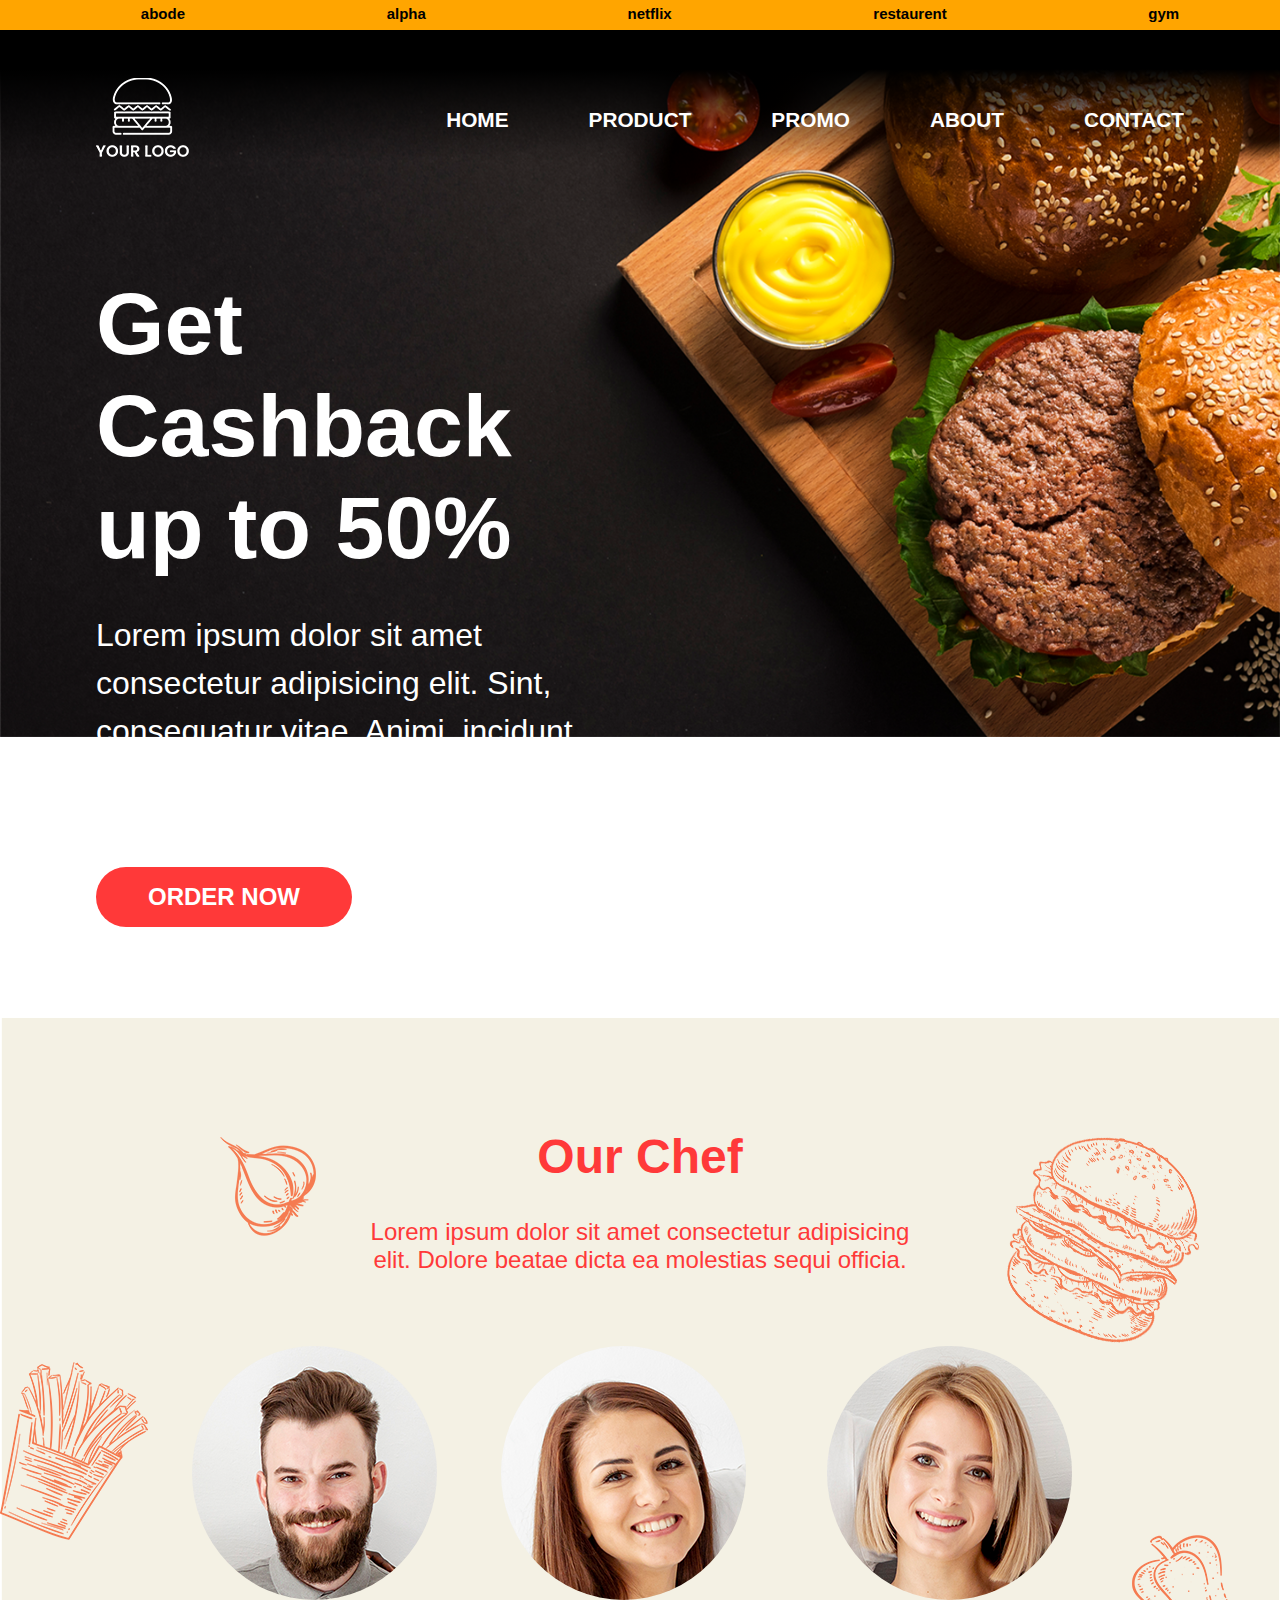
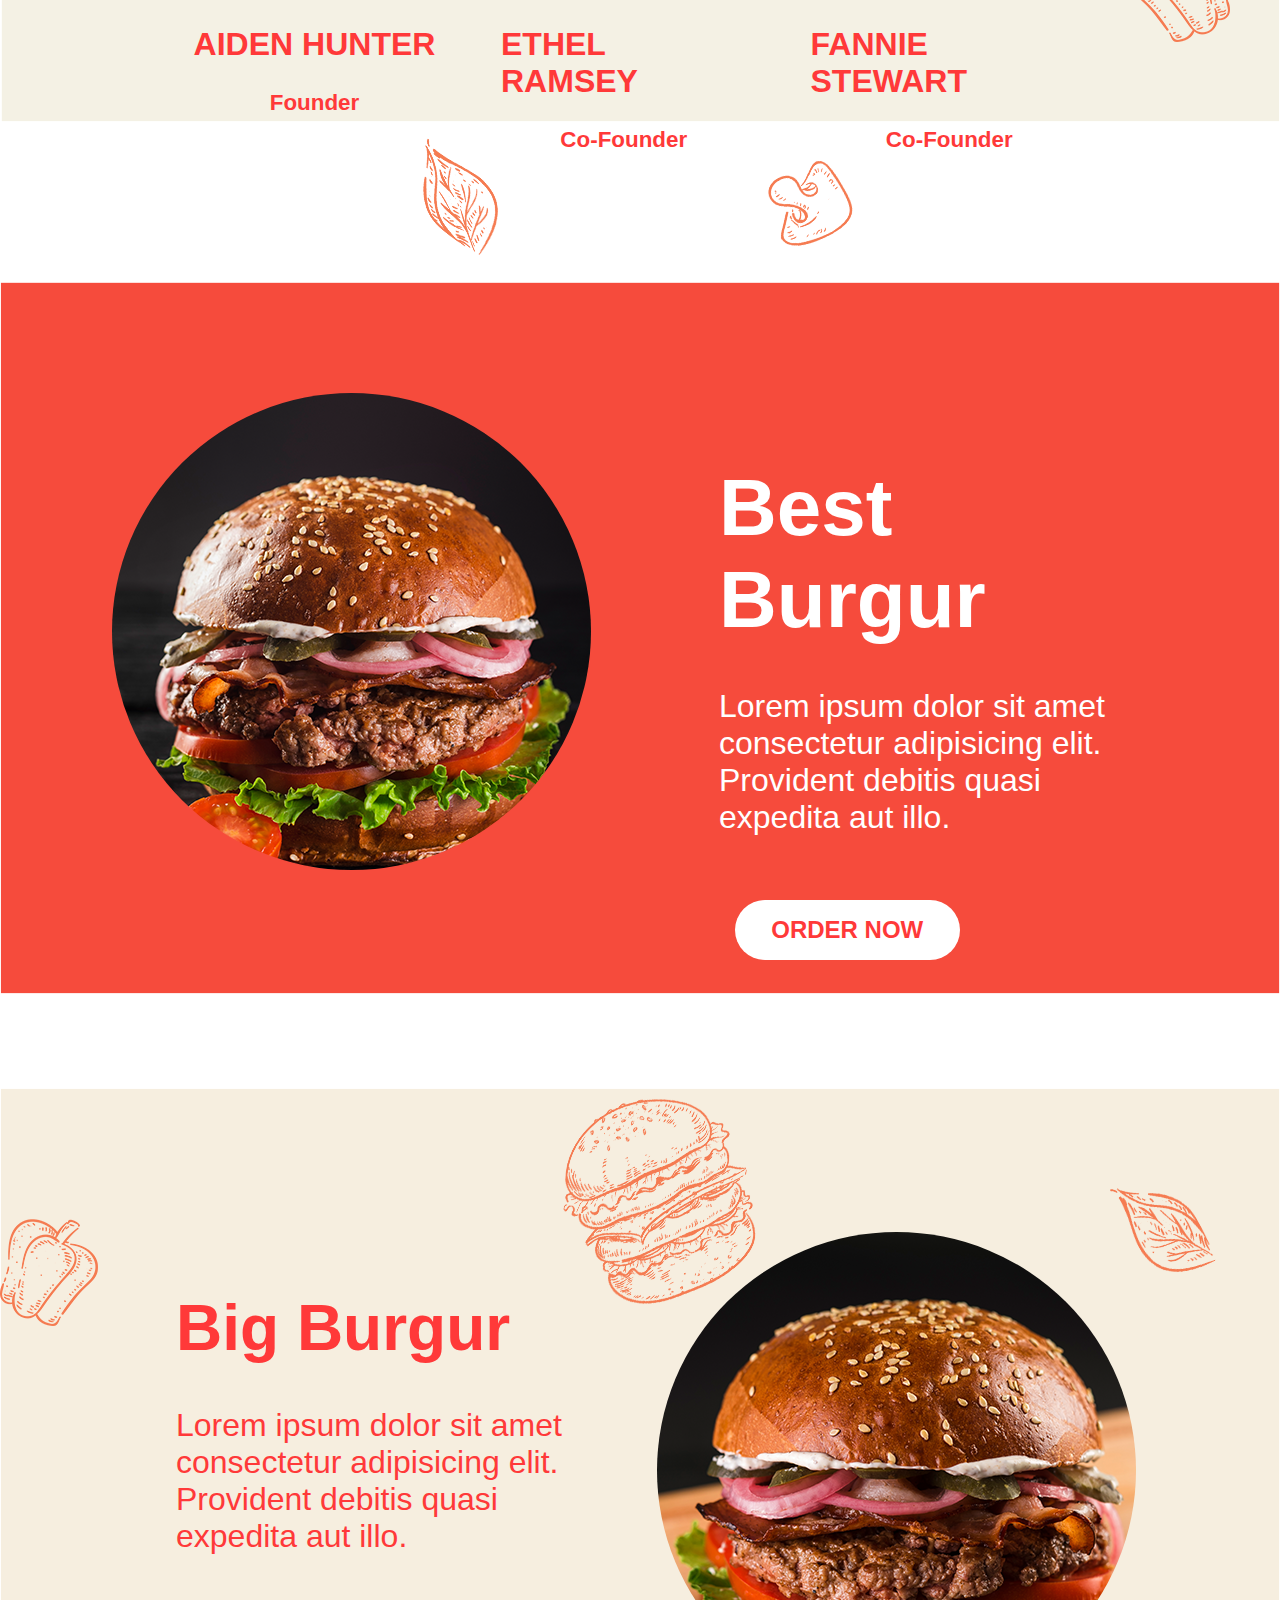
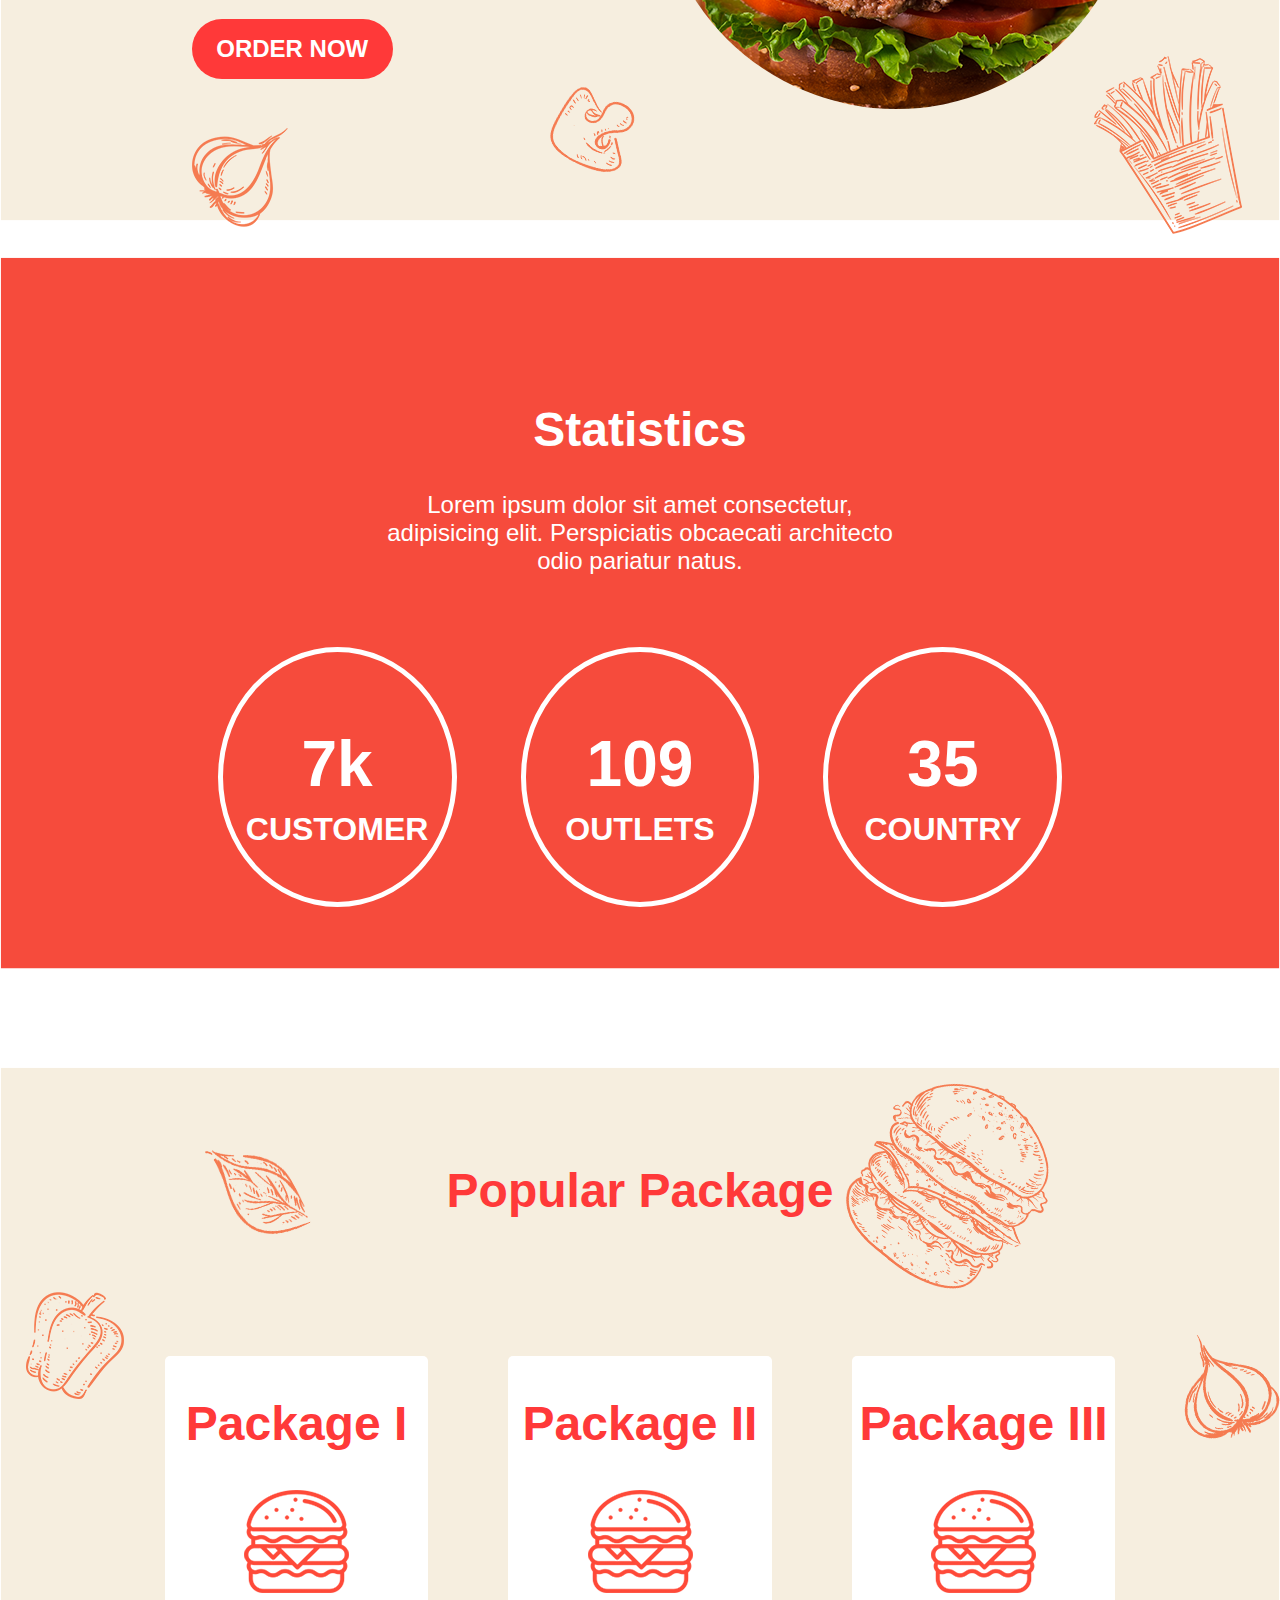
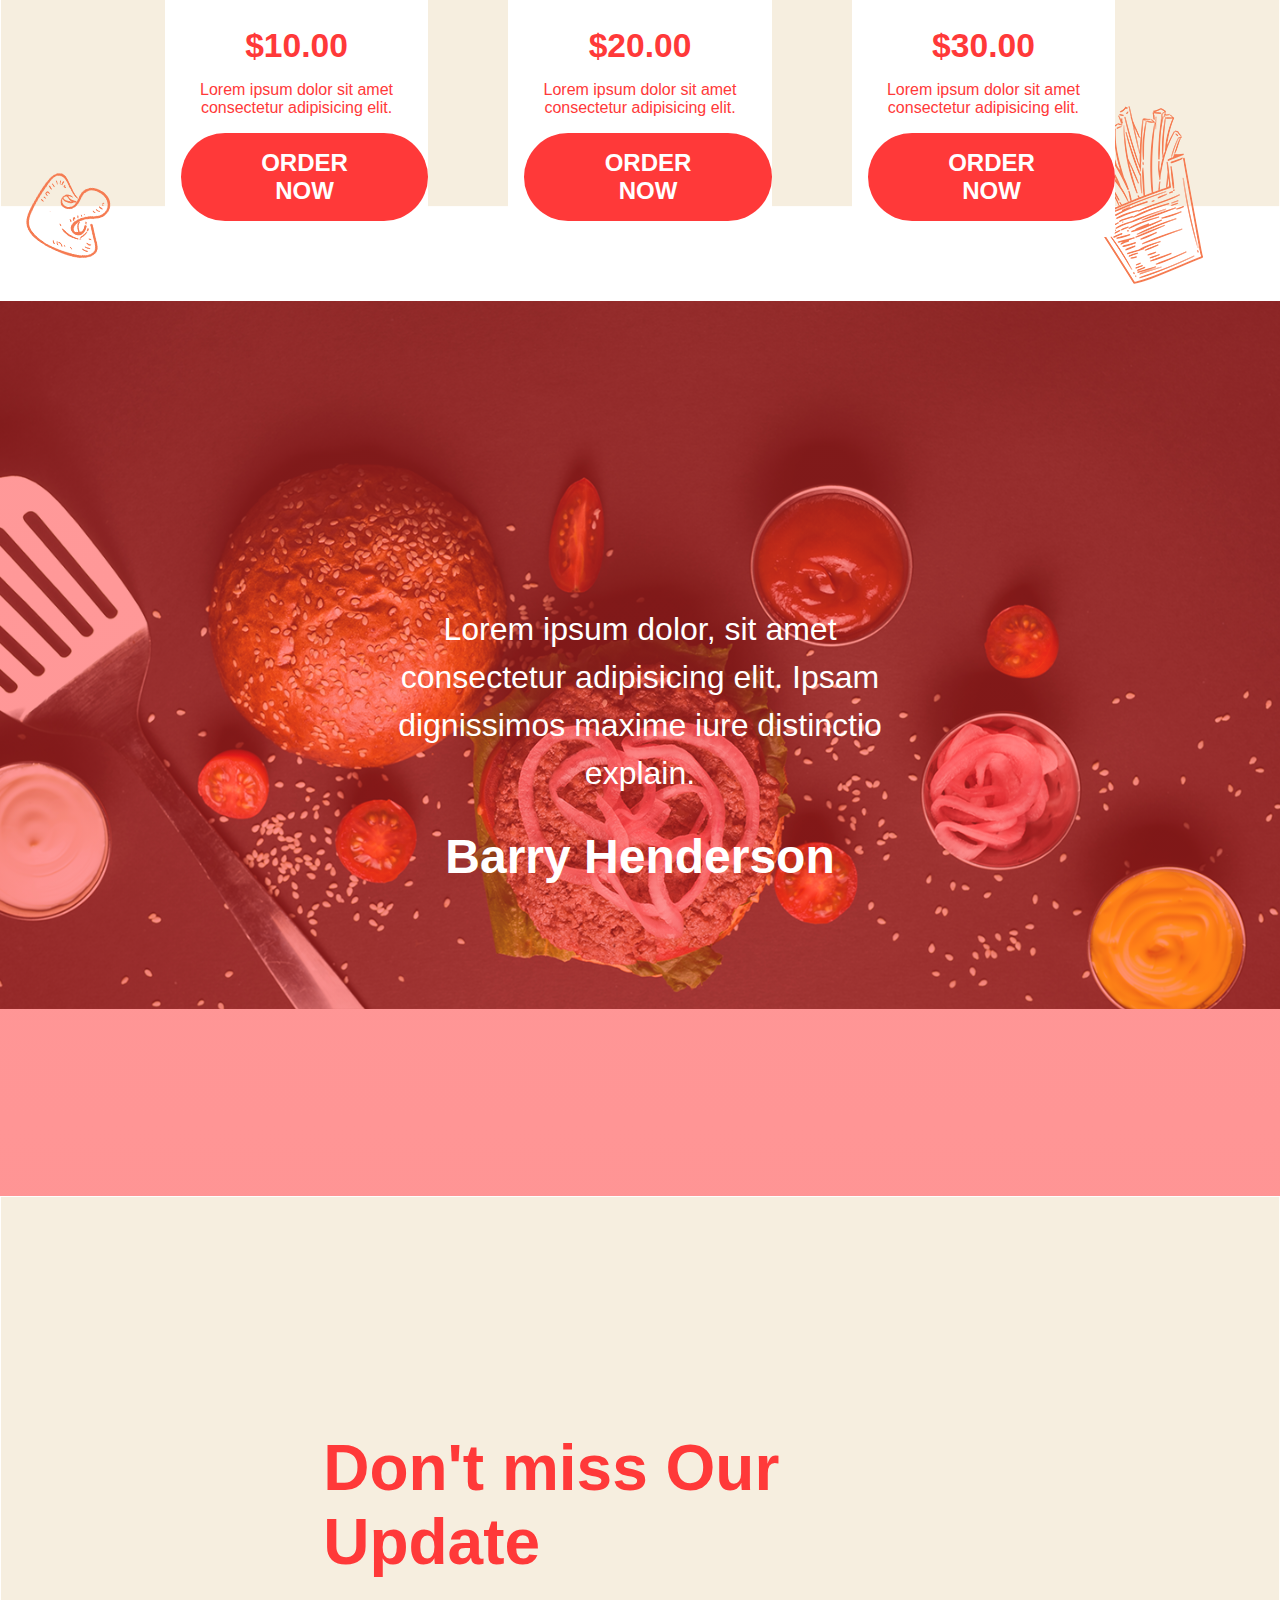
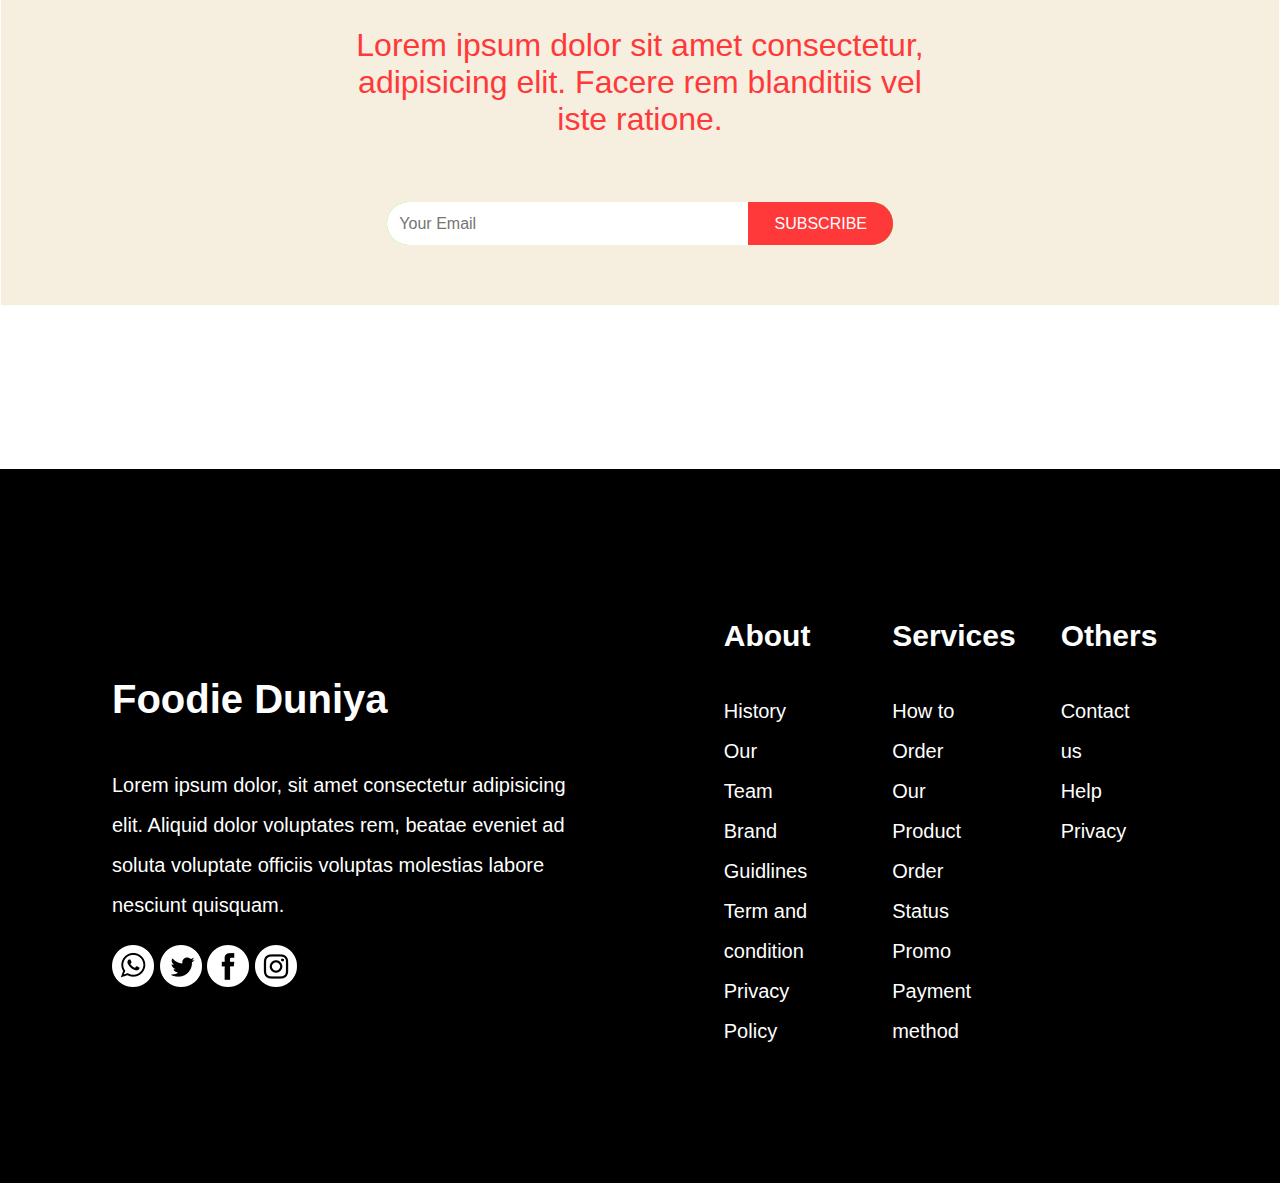
==== commit ca83f4d8: "done for deploy" ====
--- a/burgur restaurant/index.html
+++ b/burgur restaurant/index.html
@@ -12,7 +12,7 @@
 <body>
     <div class="super-navbar">
         <ul>
-            <li><a href="/">Home</a></li>
+           
             <li><a href="../project abode/index.html">abode</a></li>
             <li><a href="../Project alpha/alpha.html">alpha</a></li>
             <li><a href="../project netflix -/index.html">netflix</a></li>
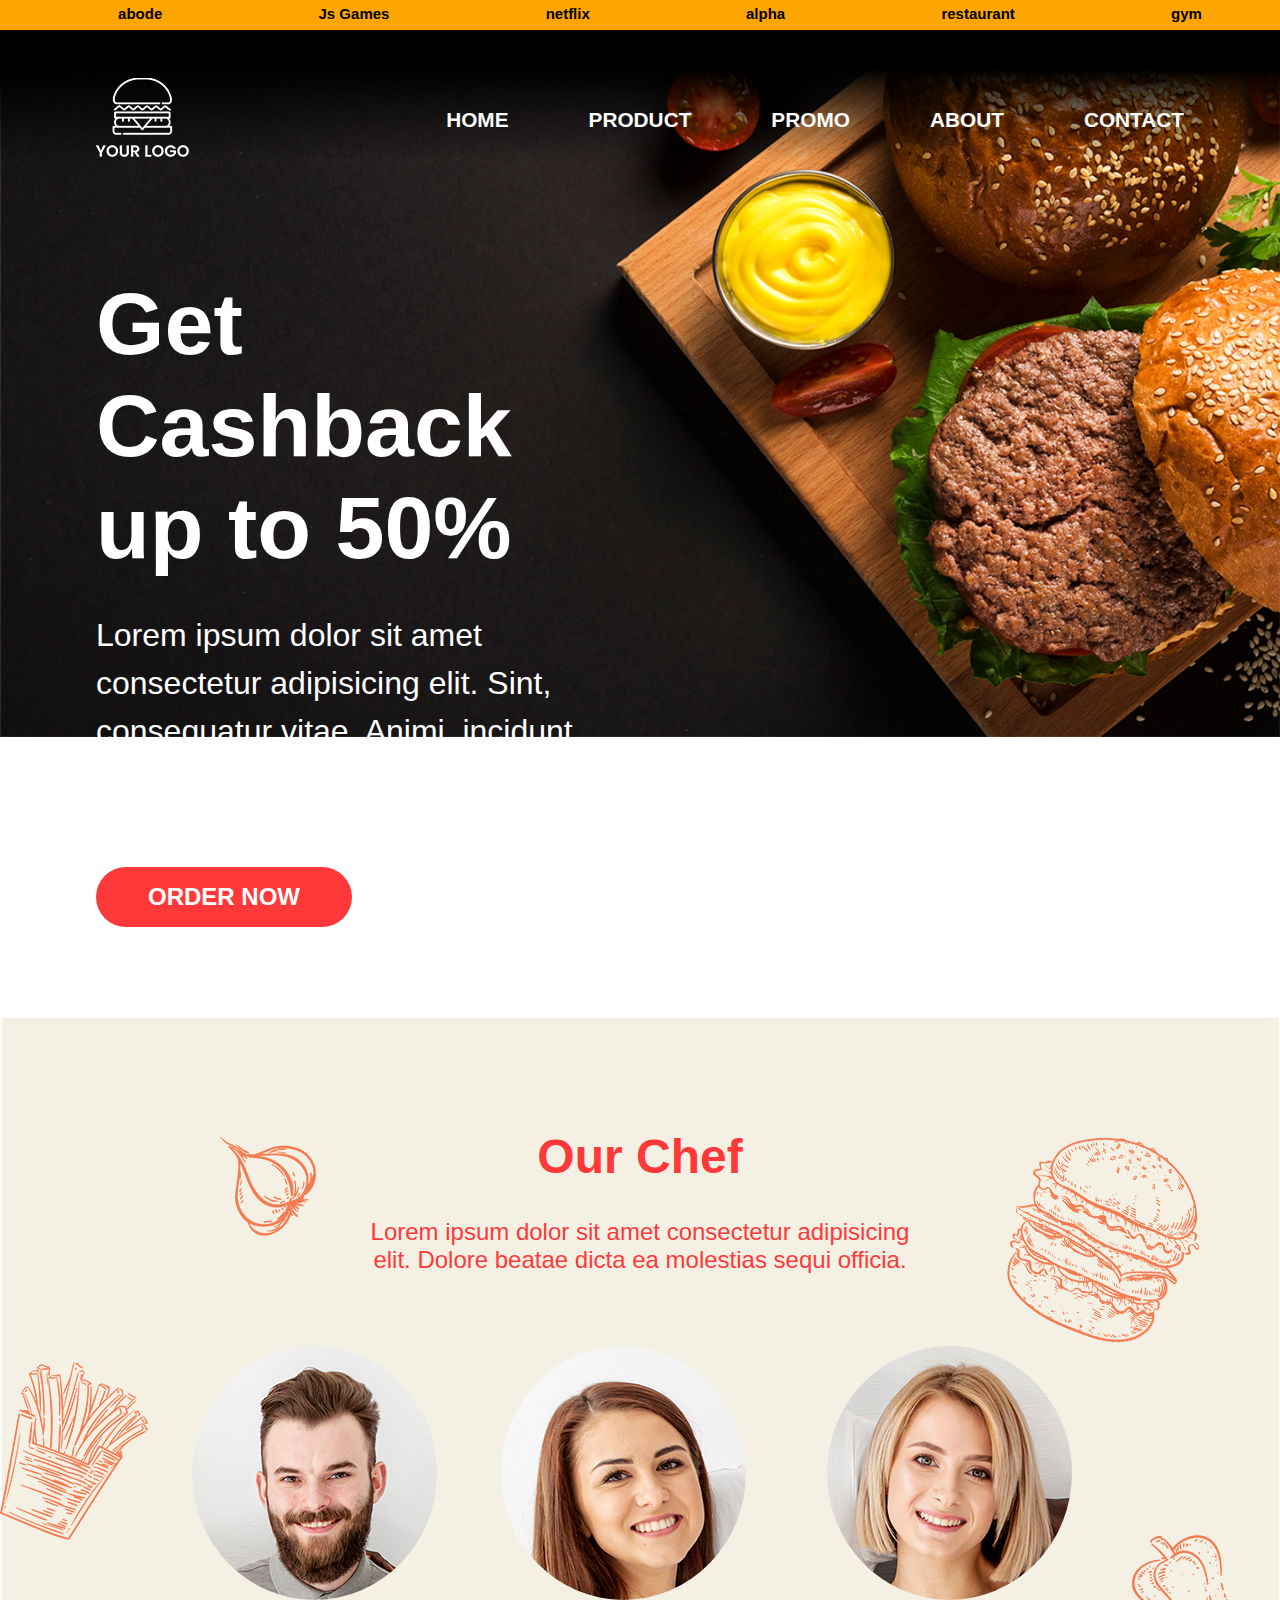
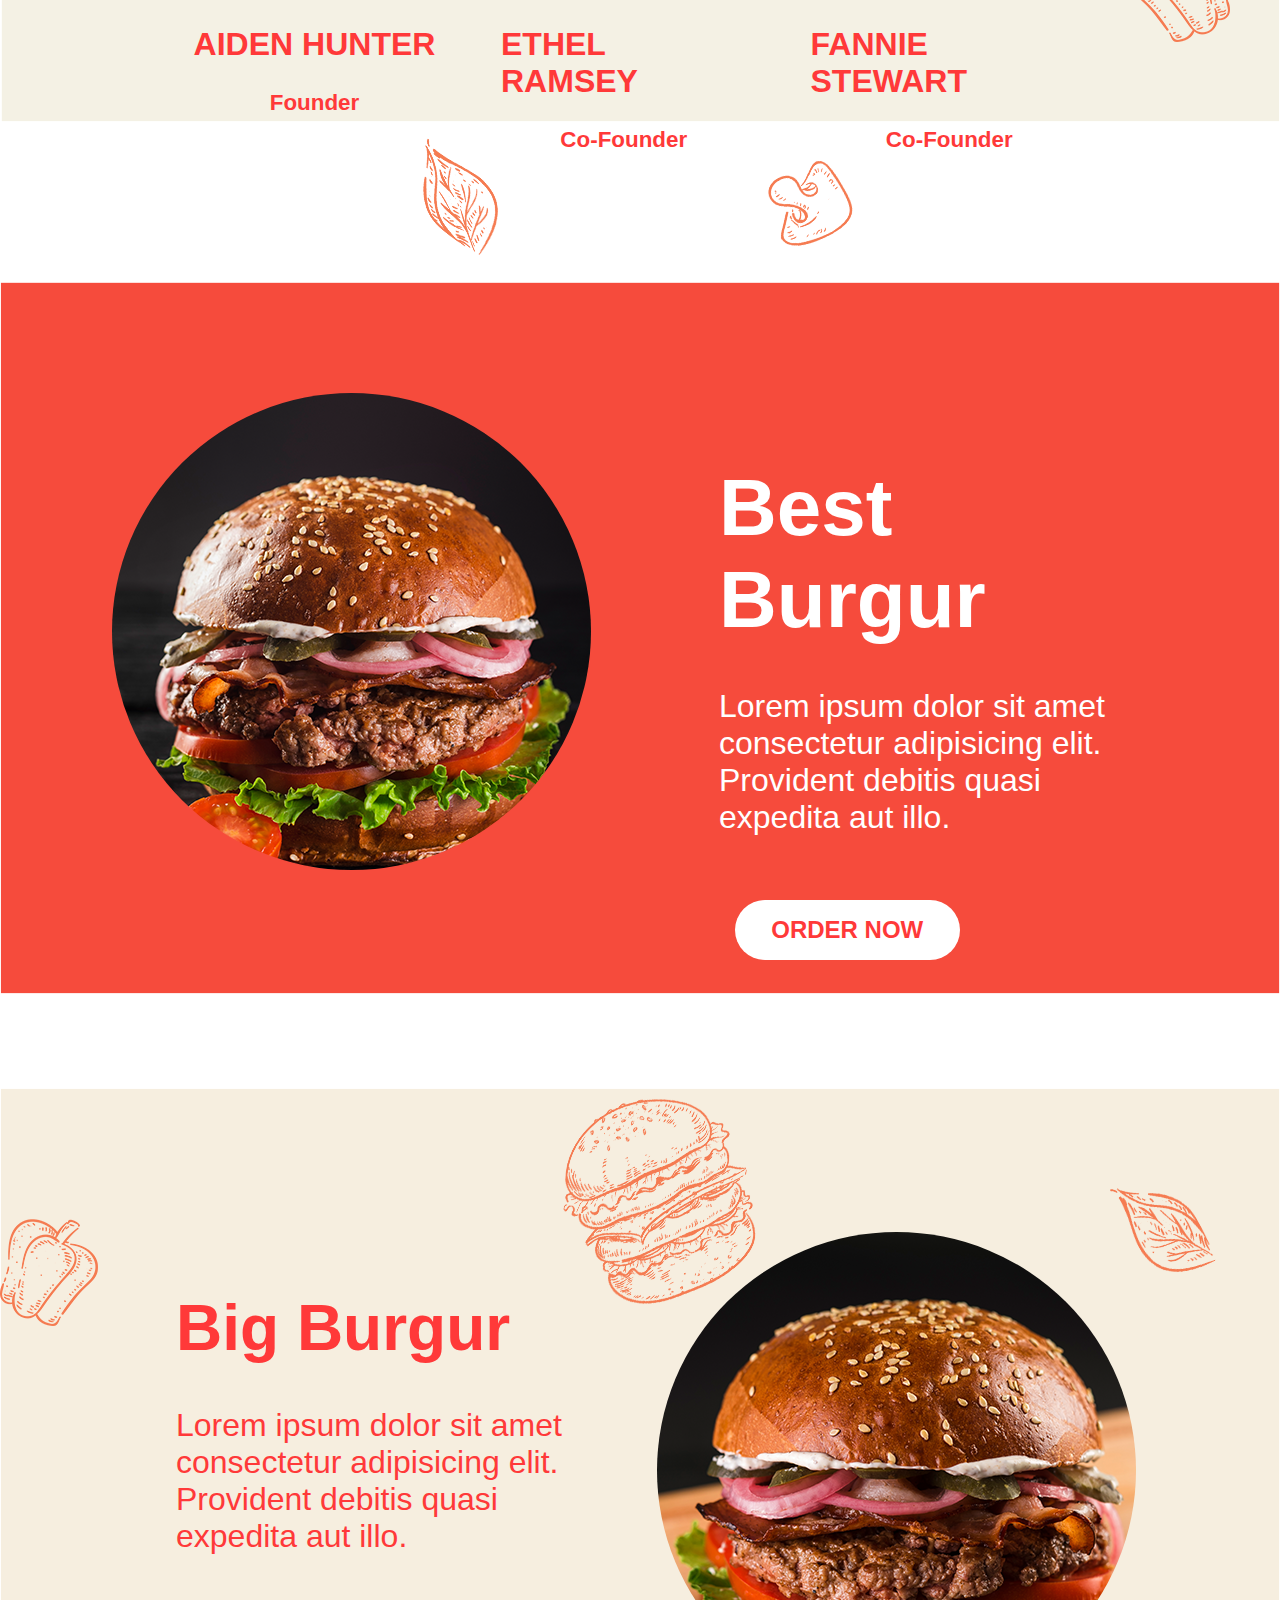
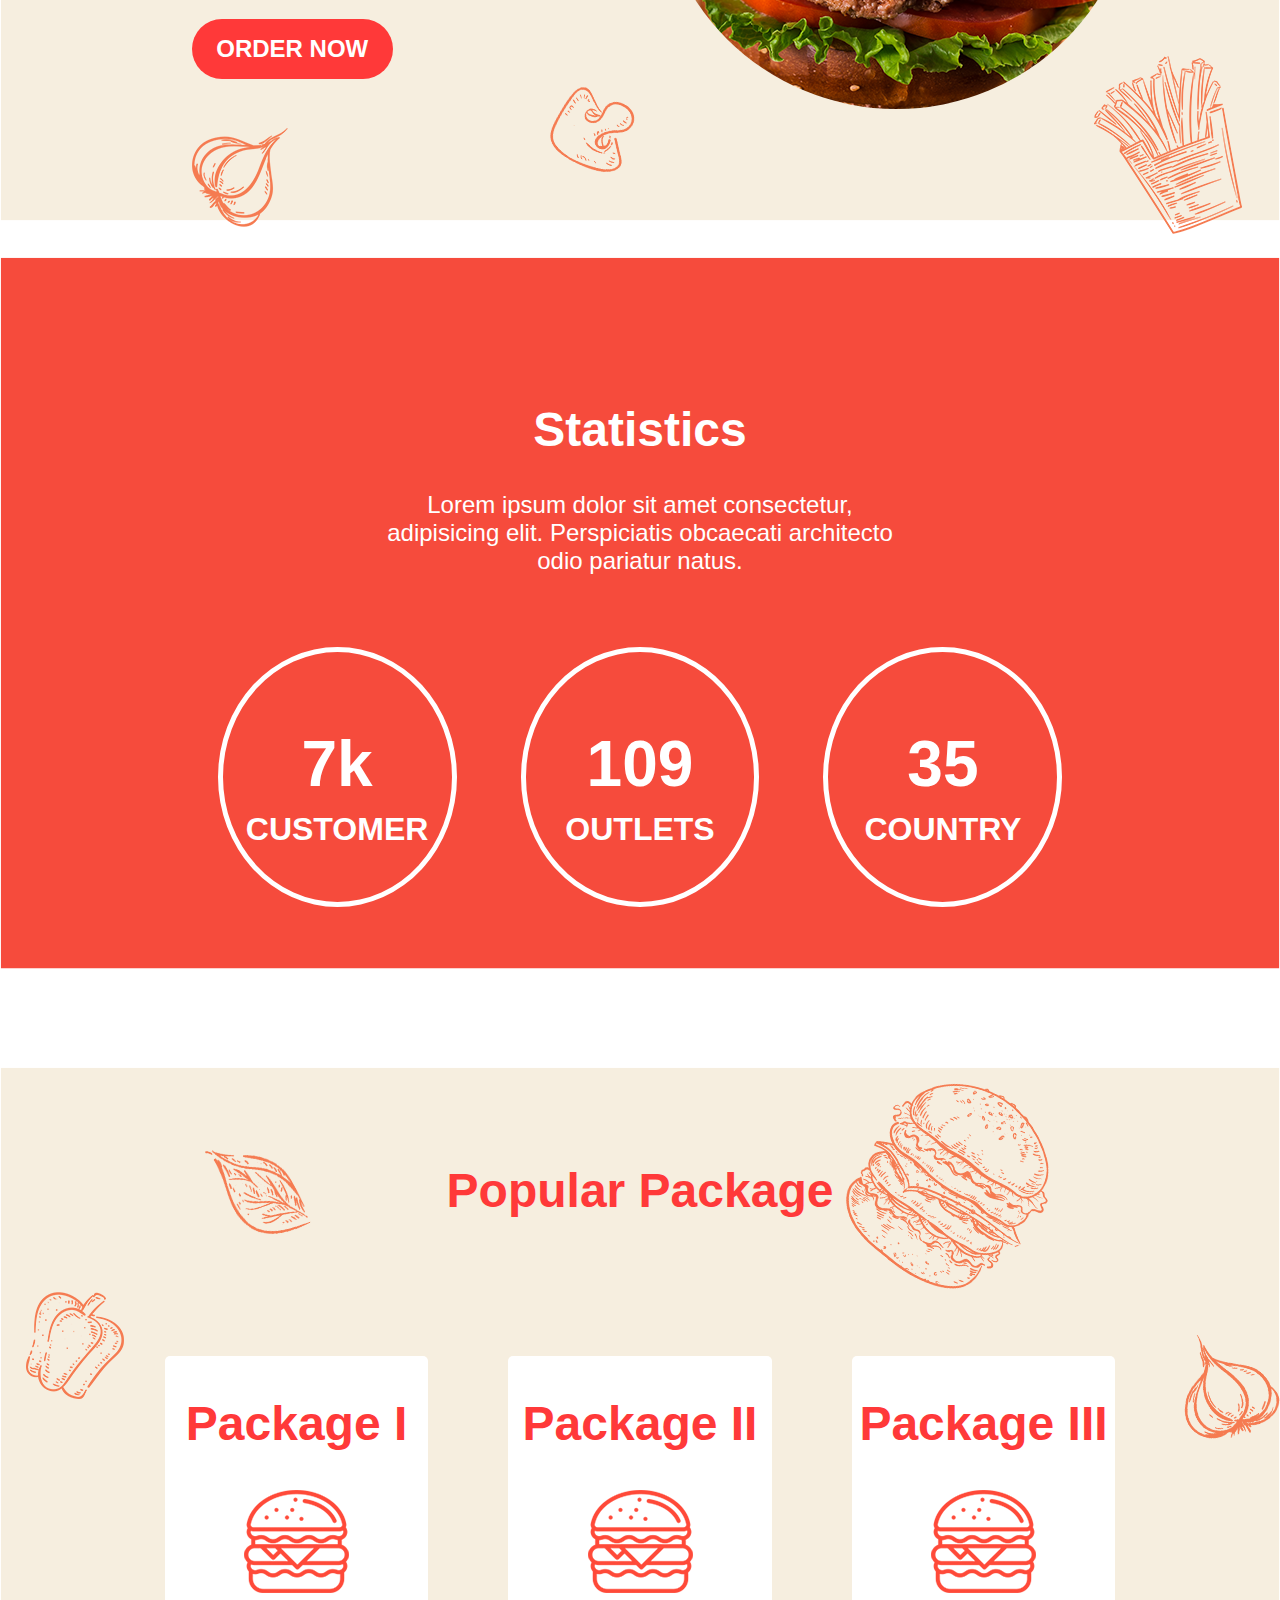
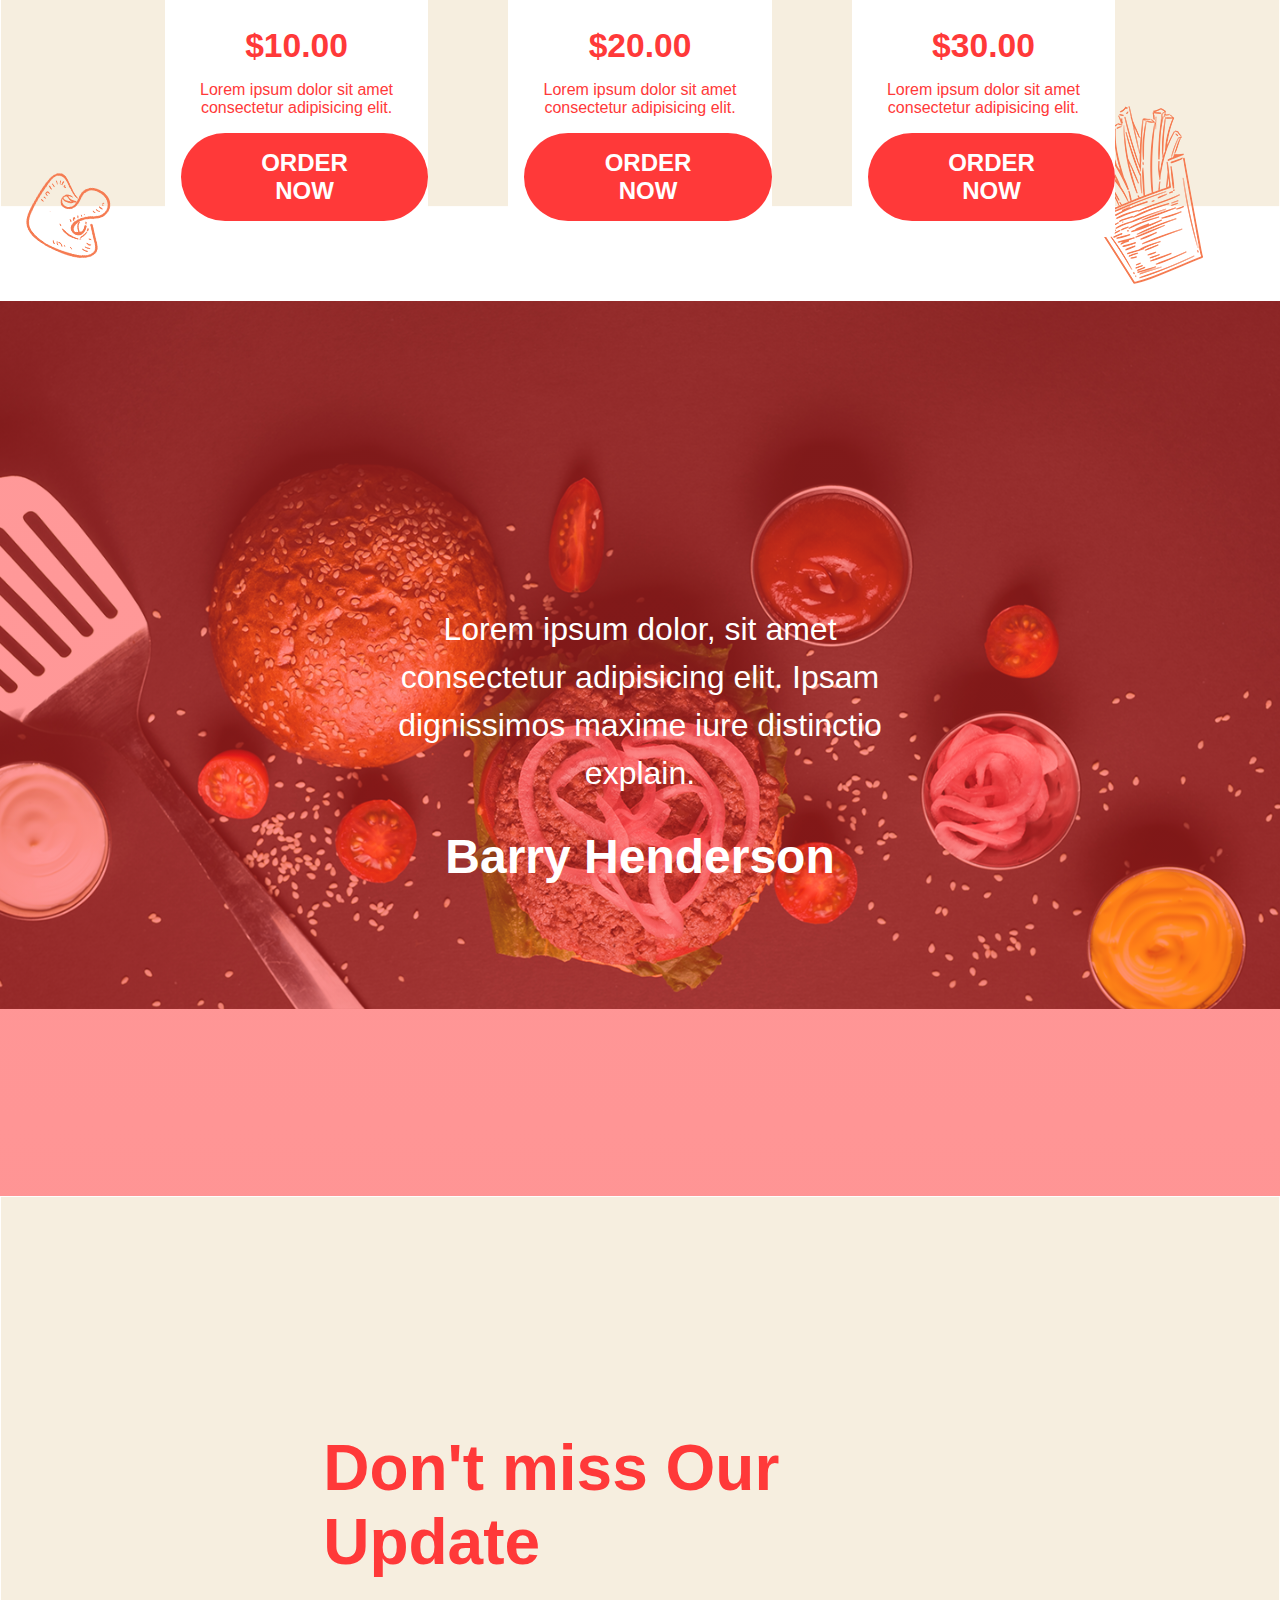
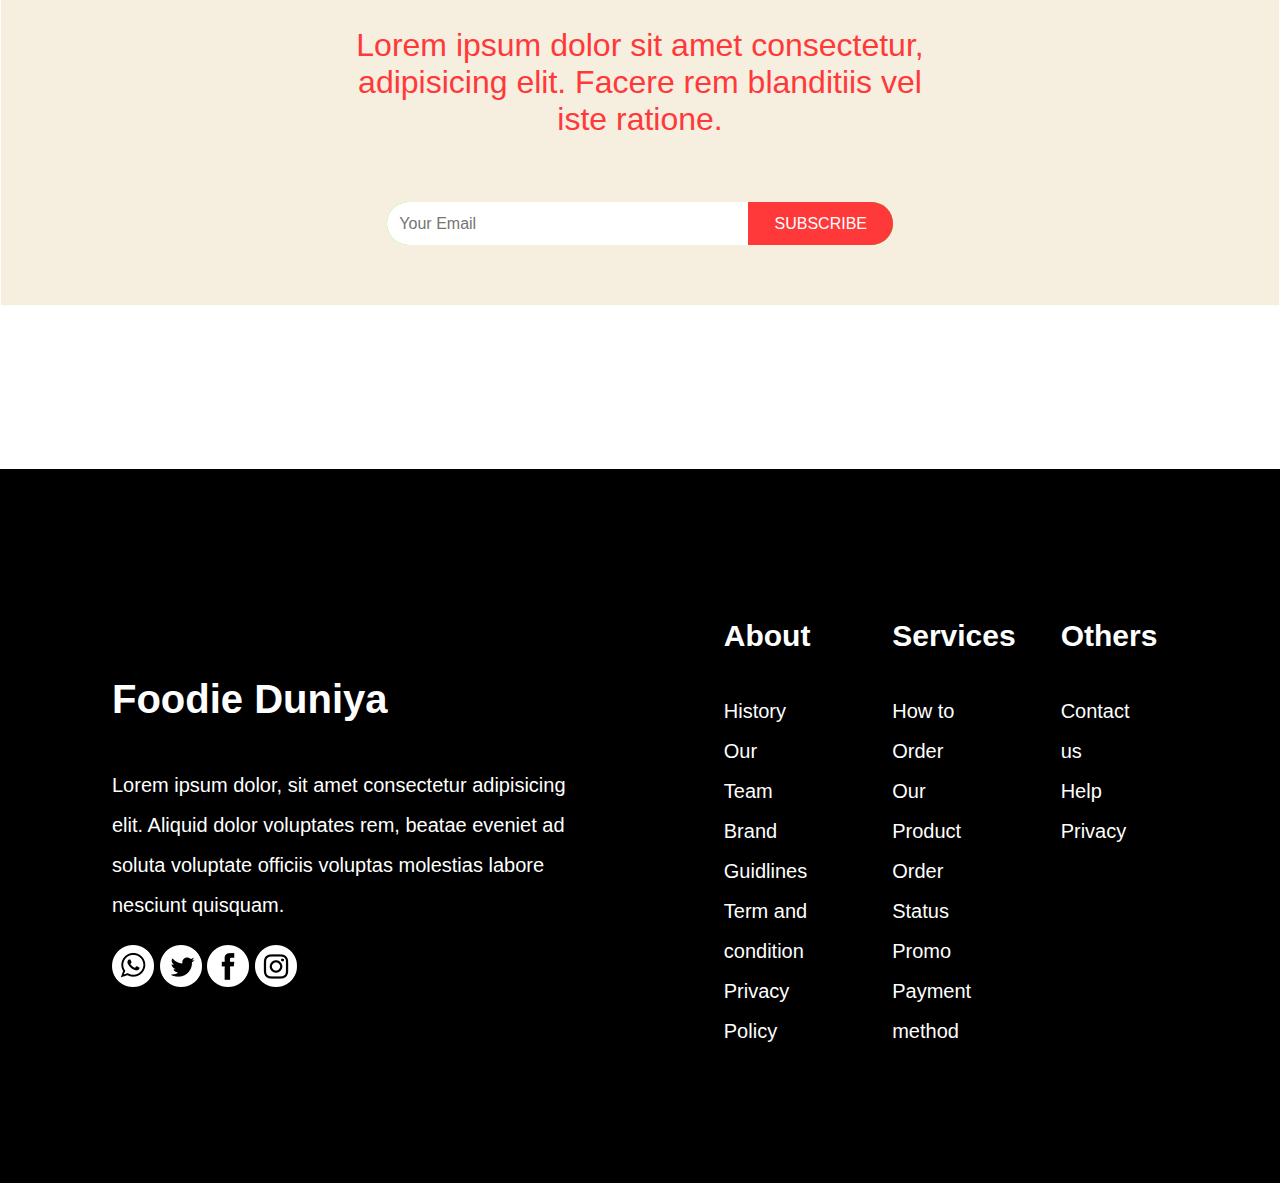
==== commit 25373a66: "add another project" ====
--- a/burgur restaurant/index.html
+++ b/burgur restaurant/index.html
@@ -12,11 +12,11 @@
 <body>
     <div class="super-navbar">
         <ul>
-           
             <li><a href="../project abode/index.html">abode</a></li>
+            <li><a href="../combine_all/index.html">Js Games</a></li>
+            <li><a href="../project netflix -/index.html">netflix</a></li>
             <li><a href="../Project alpha/alpha.html">alpha</a></li>
-            <li><a href="../project netflix -/index.html">netflix</a></li>
-            <li><a href="../burgur restaurant/index.html">restaurent</a></li>
+            <li><a href="../burgur restaurant/index.html">restaurant</a></li>
             <li><a href="../gym website/index.html">gym</a></li>
         </ul>
     </div>
--- a/style.css
+++ b/style.css
@@ -27,6 +27,7 @@
     width: 100%;
     top: 0px;
     position: sticky;
+    font-family: 'Franklin Gothic Medium', 'Arial Narrow', Arial, sans-serif;
     padding: 0px;
     height: 30px;
     z-index: 100;
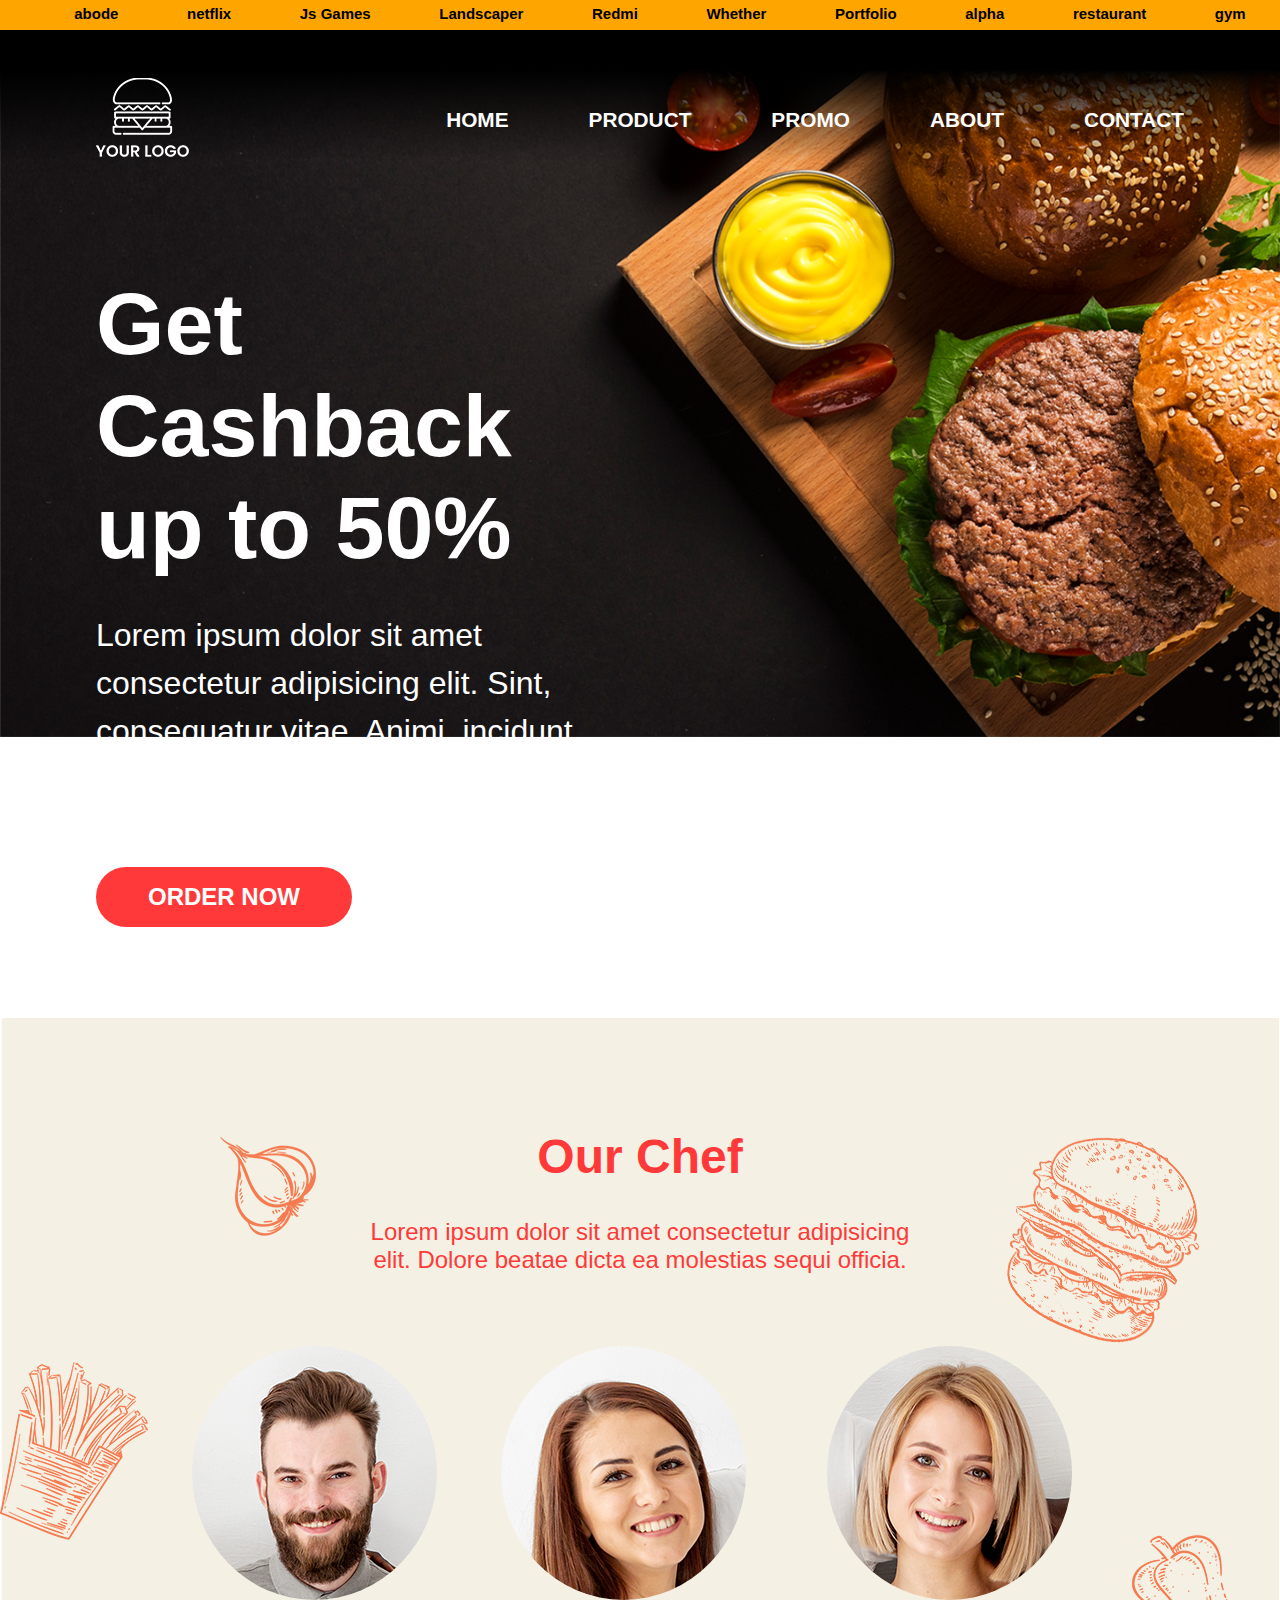
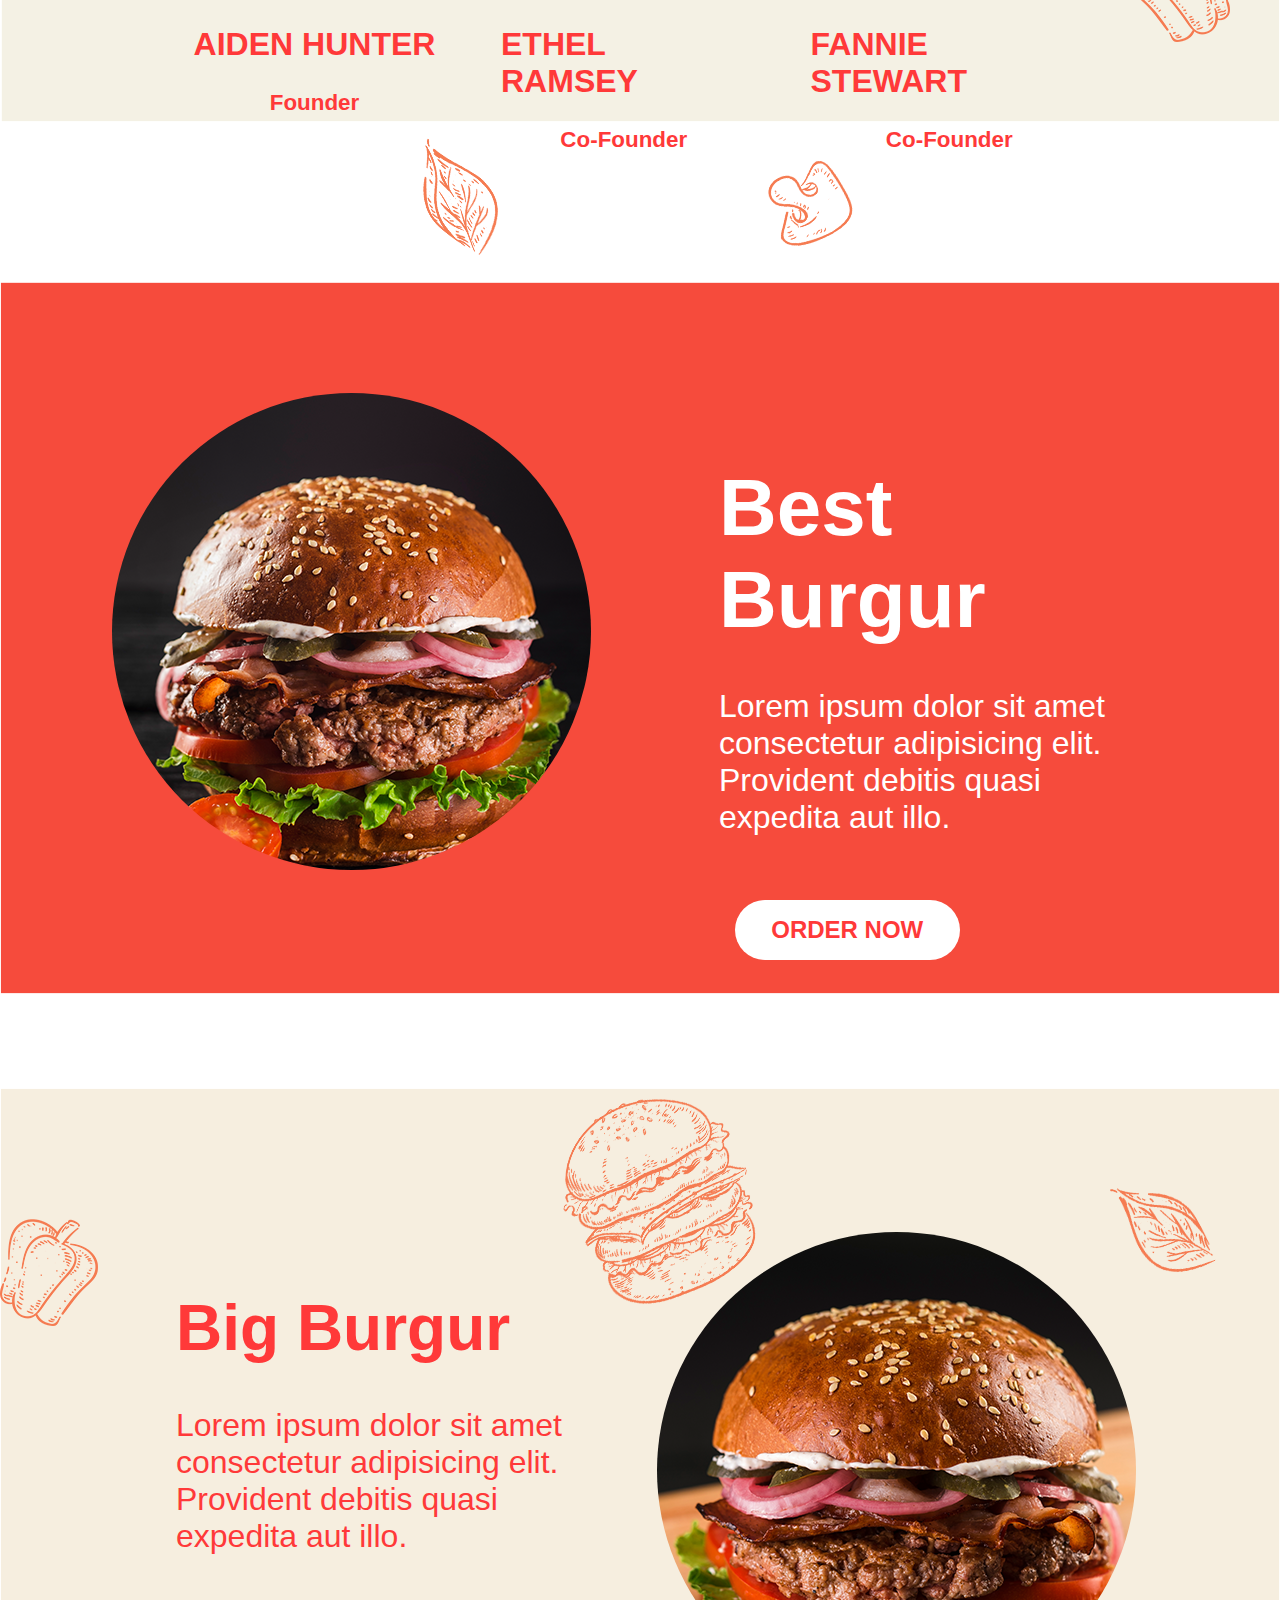
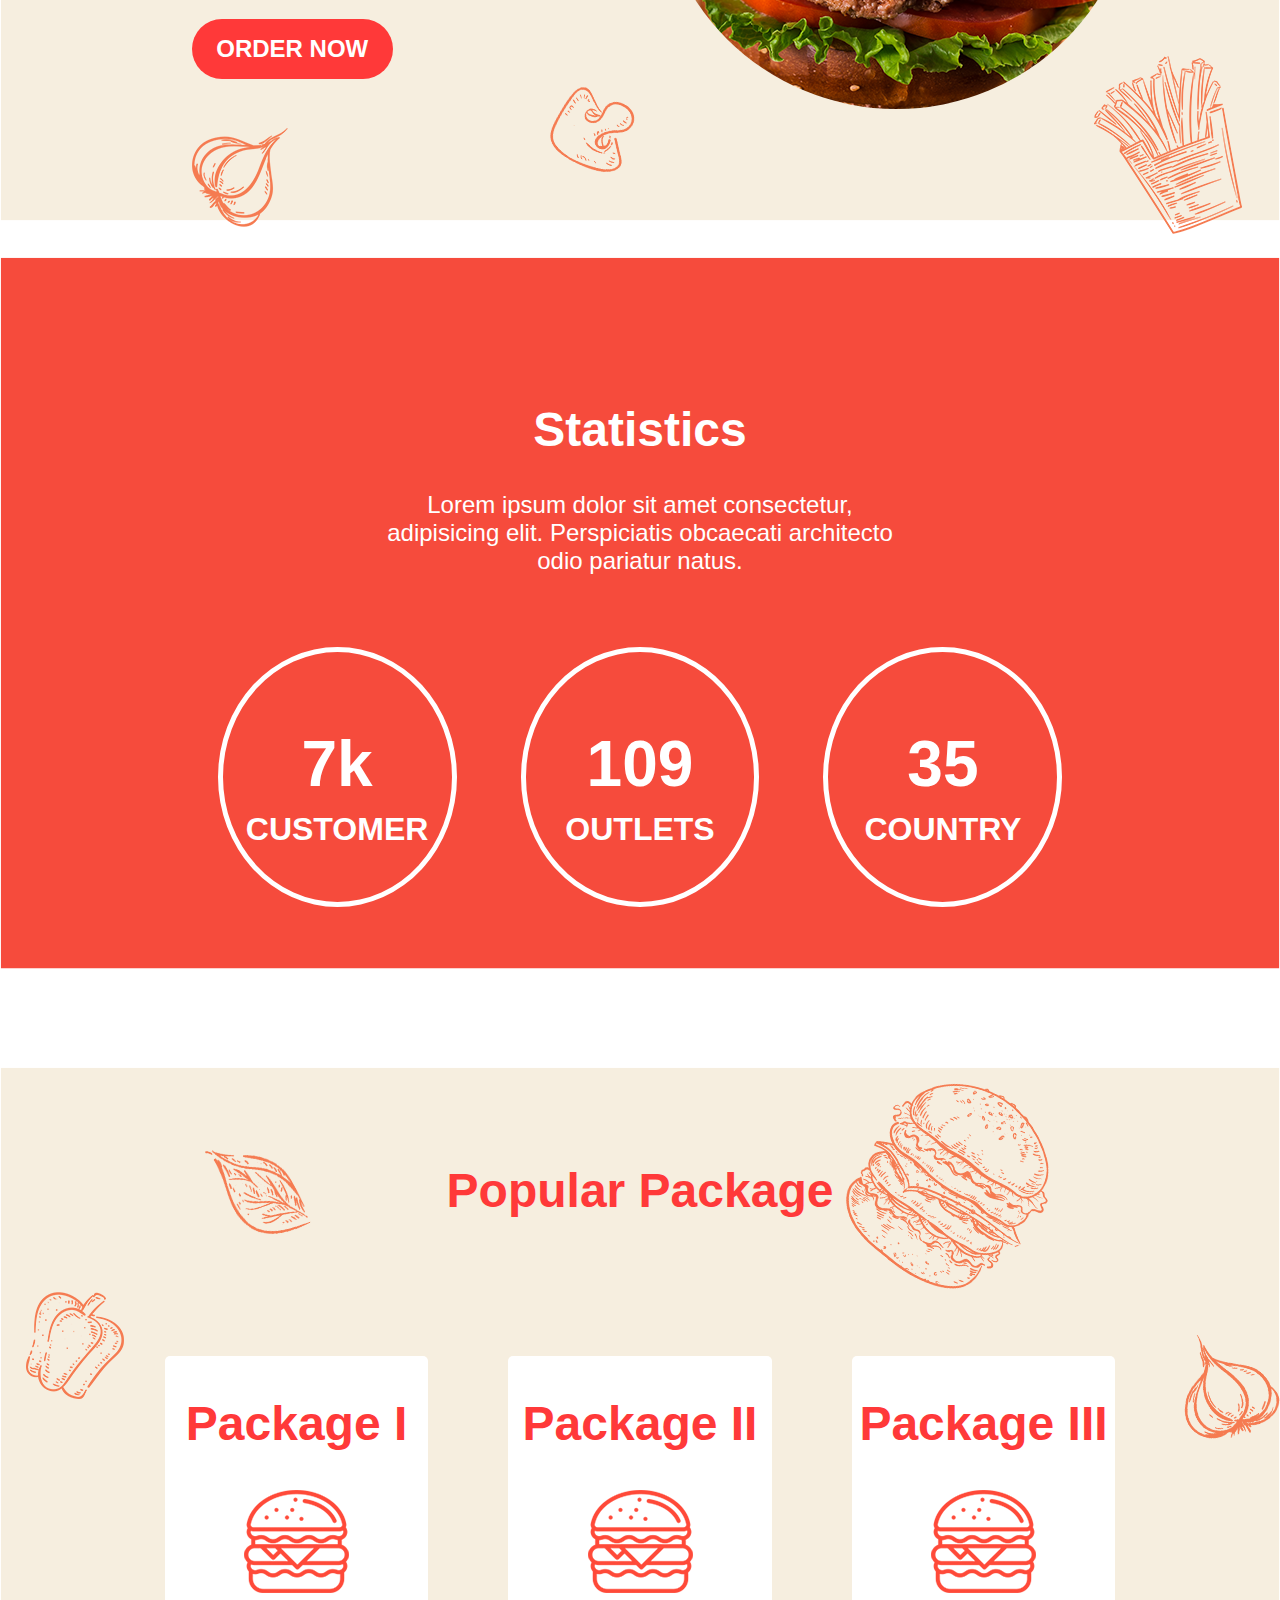
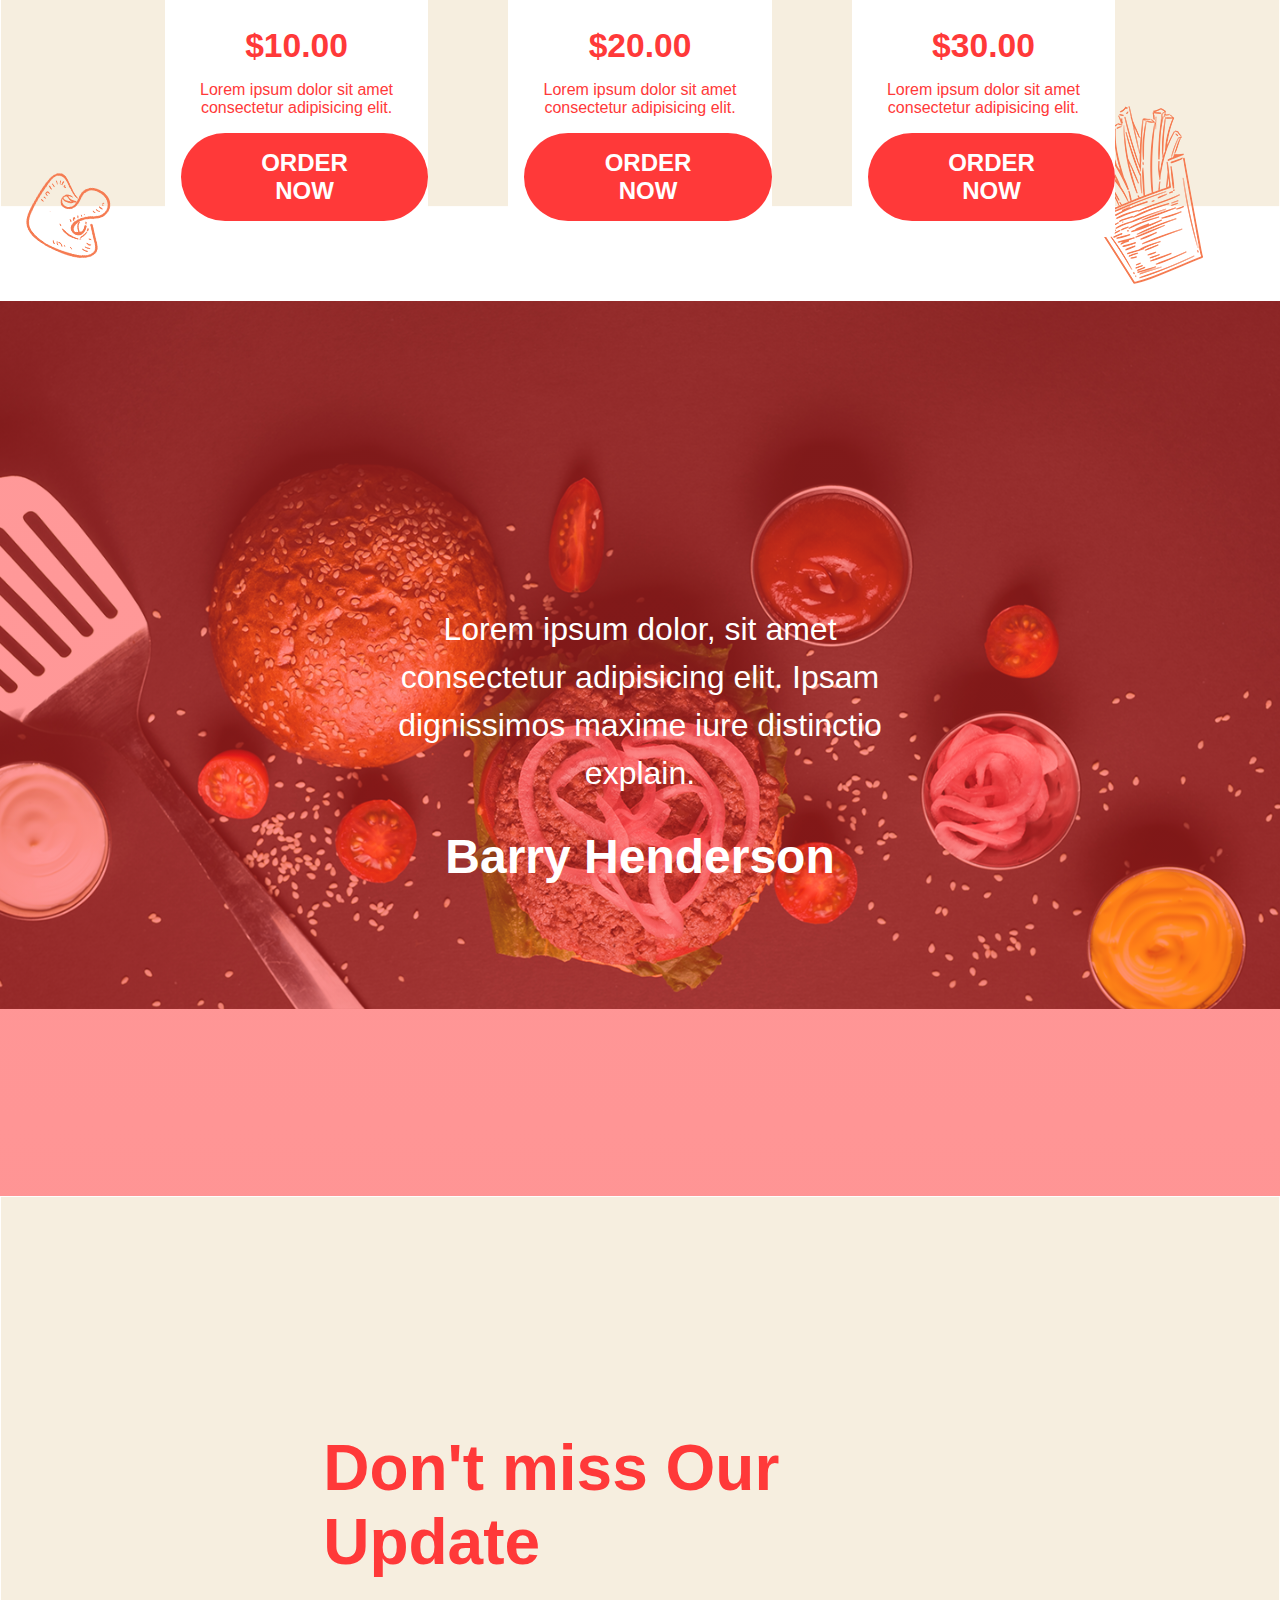
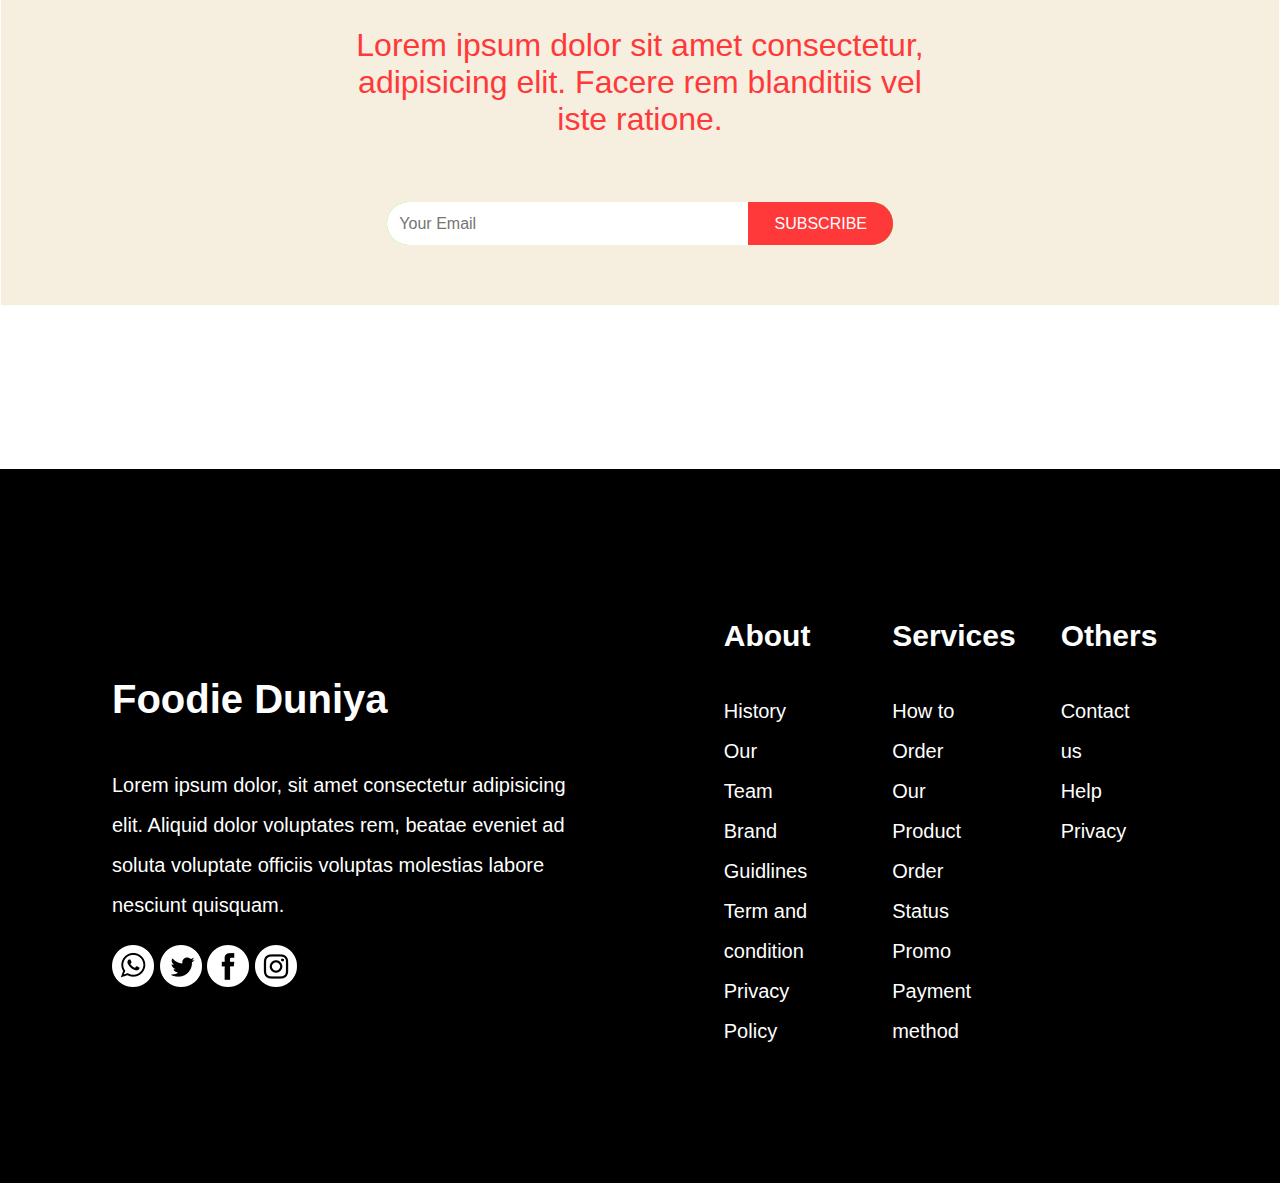
==== commit 7997c651: "added some new projects" ====
--- a/burgur restaurant/index.html
+++ b/burgur restaurant/index.html
@@ -13,8 +13,12 @@
     <div class="super-navbar">
         <ul>
             <li><a href="../project abode/index.html">abode</a></li>
+            <li><a href="../project netflix -/index.html">netflix</a></li>
             <li><a href="../combine_all/index.html">Js Games</a></li>
-            <li><a href="../project netflix -/index.html">netflix</a></li>
+            <li><a href="../landscaper/index.html">Landscaper</a></li>
+            <li><a href="../mi Website/task1.html">Redmi</a></li>
+            <li><a href="../whether/index.html">Whether</a></li>
+            <li><a href="../sample-portfolio/html.html">Portfolio</a></li>
             <li><a href="../Project alpha/alpha.html">alpha</a></li>
             <li><a href="../burgur restaurant/index.html">restaurant</a></li>
             <li><a href="../gym website/index.html">gym</a></li>
